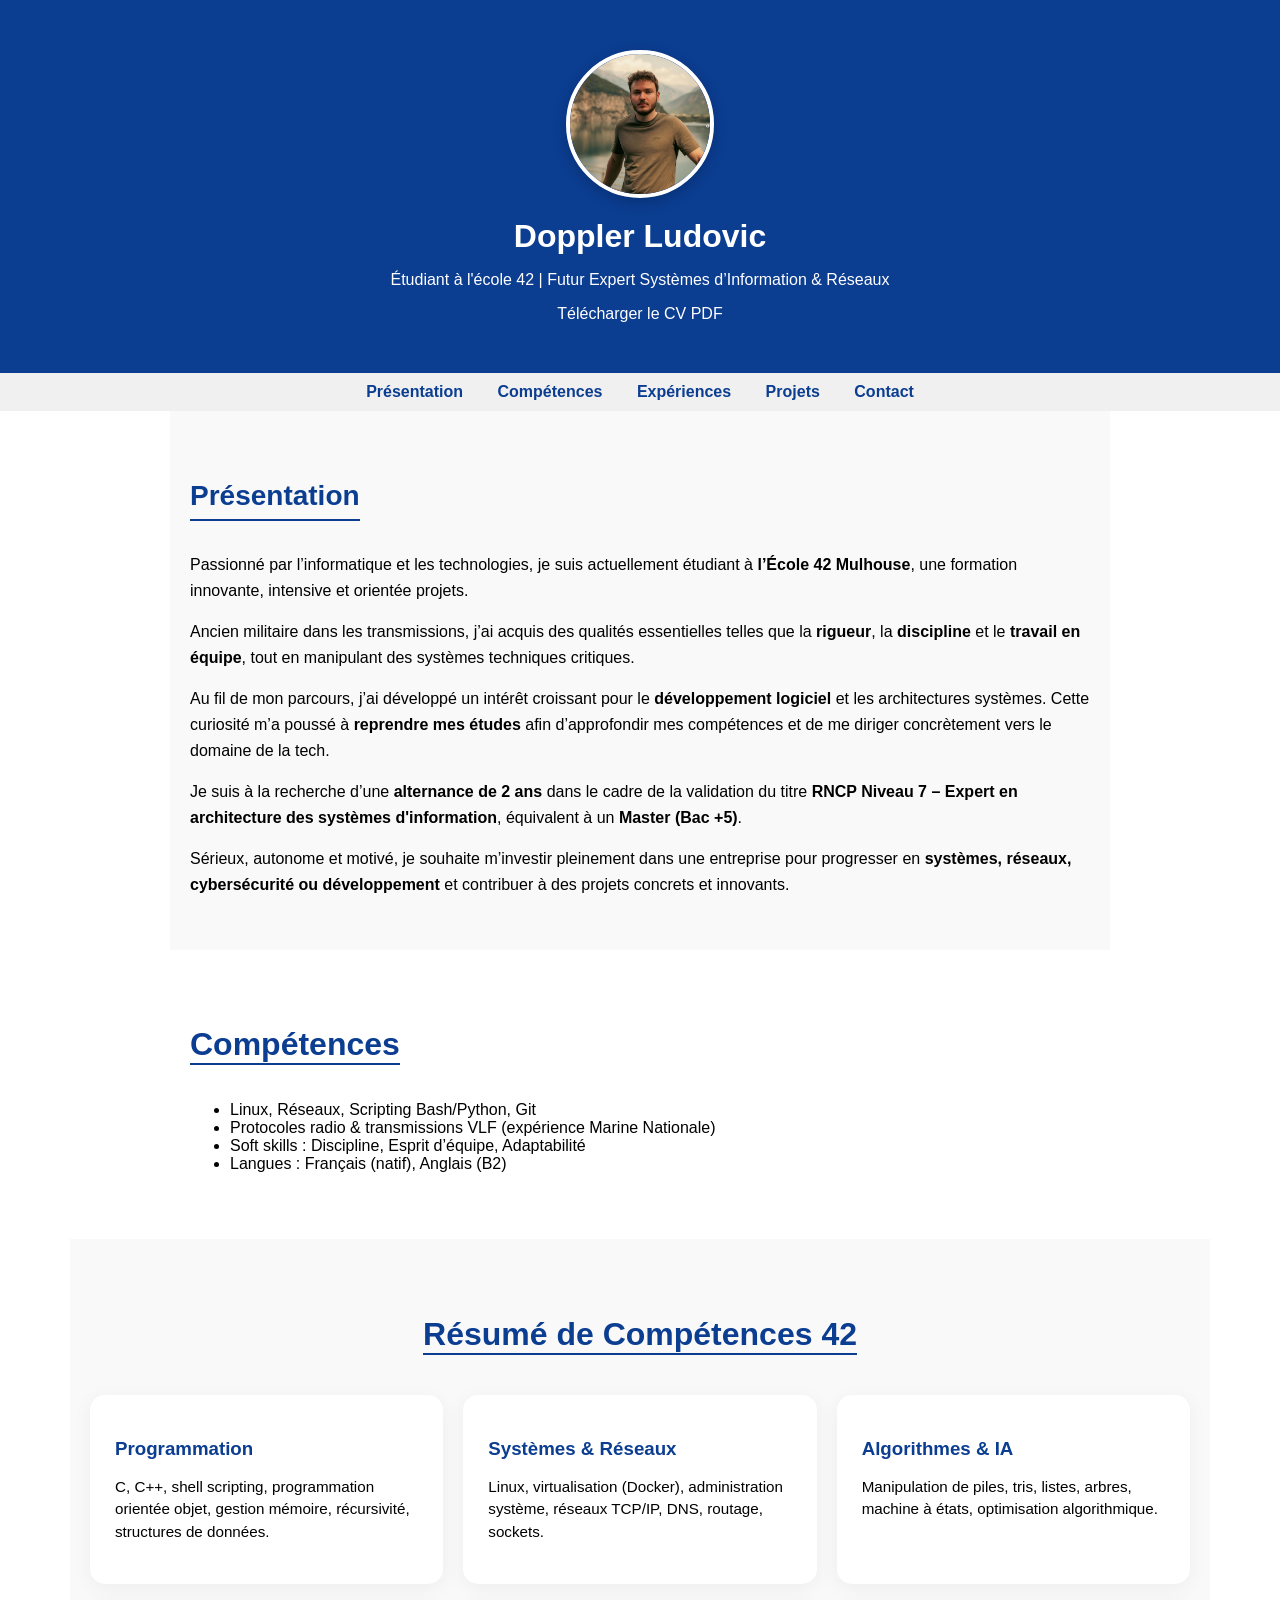
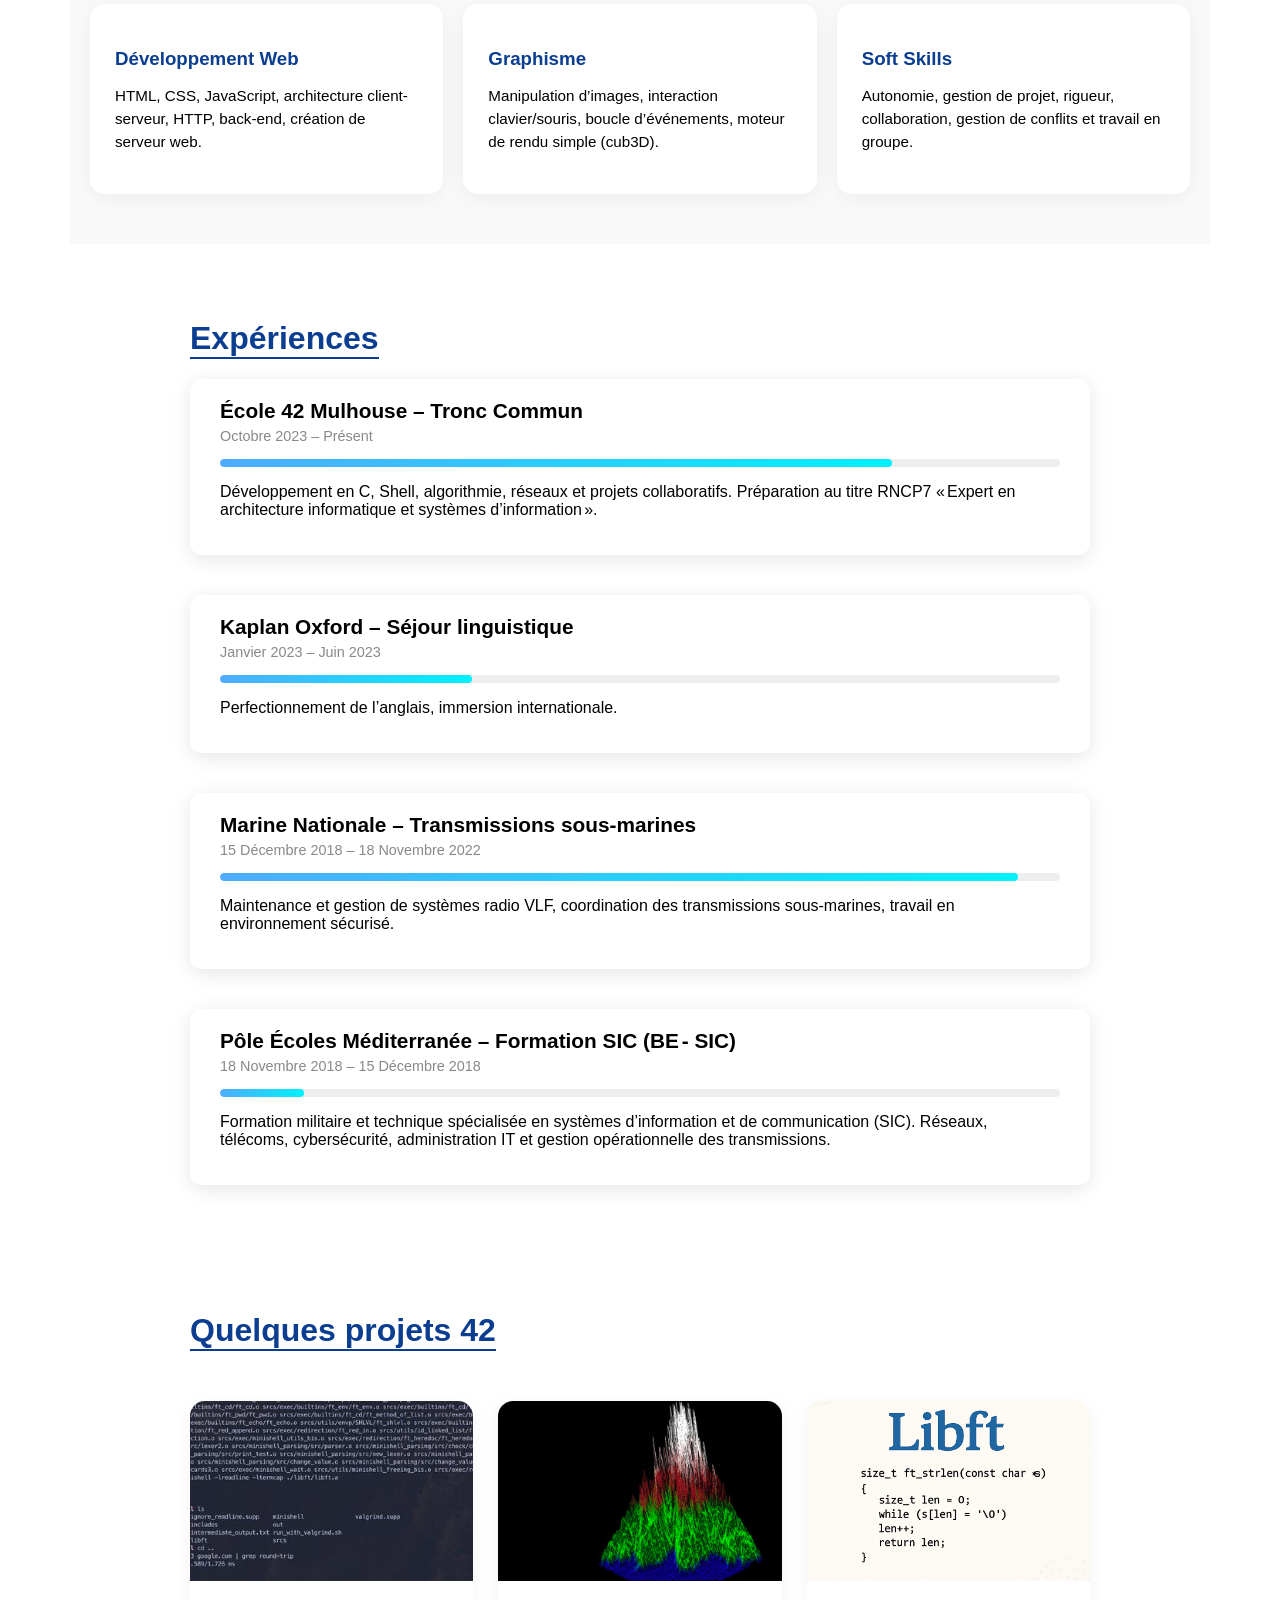
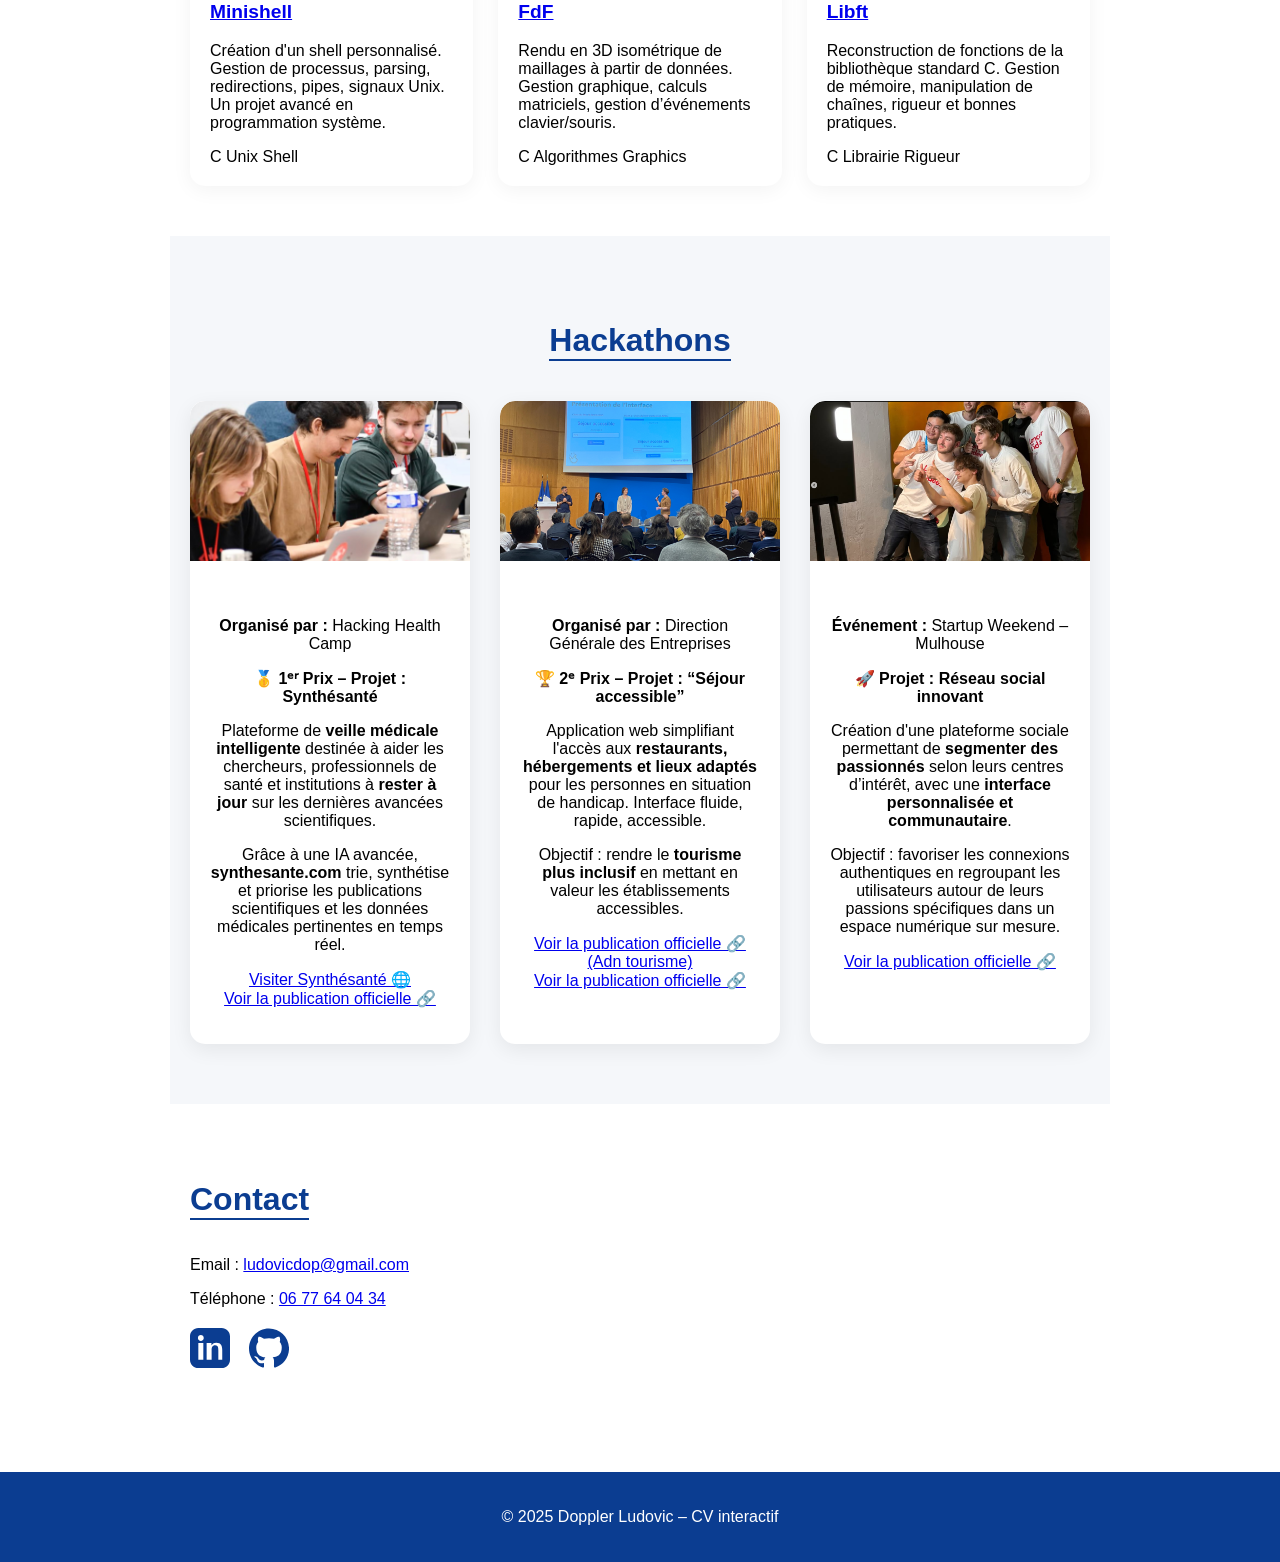
==== site/index.html @ a05c78e2 "Add files via upload" ====
<!DOCTYPE html>
<html lang="fr">
<head>
  <meta charset="UTF-8">
  <meta name="viewport" content="width=device-width, initial-scale=1.0">
  <title>CV Interactif - Doppler Ludovic</title>
  <link rel="stylesheet" href="index.css">
</head>
<body>

<header>
  <!-- Bulle contenant la photo de profil -->
  <div class="profile-pic">
    <img src="images/photo_de_profil.png" alt="Photo de profil de Ludovic">
  </div>

  <h1>Doppler Ludovic</h1>
  <p>Étudiant à l'école 42 | Futur Expert Systèmes d’Information & Réseaux</p>
  <a href="cv.pdf" class="btn" download>Télécharger le CV PDF</a>
</header>


<nav>
  <a href="#presentation">Présentation</a>
  <a href="#competences">Compétences</a>
  <a href="#experience">Expériences</a>
  <a href="#projets">Projets</a>
  <a href="#contact">Contact</a>
</nav>

<section id="presentation" class="presentation">
  <h2>Présentation</h2>
  <p>
    Passionné par l’informatique et les technologies, je suis actuellement étudiant à <strong>l’École 42 Mulhouse</strong>, une formation innovante, intensive et orientée projets.
  </p>
  <p>
    Ancien militaire dans les transmissions, j’ai acquis des qualités essentielles telles que la <strong>rigueur</strong>, la <strong>discipline</strong> et le <strong>travail en équipe</strong>, tout en manipulant des systèmes techniques critiques.
  </p>
  <p>
    Au fil de mon parcours, j’ai développé un intérêt croissant pour le <strong>développement logiciel</strong> et les architectures systèmes. Cette curiosité m’a poussé à <strong>reprendre mes études</strong> afin d’approfondir mes compétences et de me diriger concrètement vers le domaine de la tech.
  </p>
  <p>
    Je suis à la recherche d’une <strong>alternance de 2 ans</strong> dans le cadre de la validation du titre <strong>RNCP Niveau 7 – Expert en architecture des systèmes d'information</strong>, équivalent à un <strong>Master (Bac +5)</strong>.
  </p>
  <p>
    Sérieux, autonome et motivé, je souhaite m’investir pleinement dans une entreprise pour progresser en <strong>systèmes, réseaux, cybersécurité ou développement</strong> et contribuer à des projets concrets et innovants.
  </p>
</section>


<section id="competences" class="skills">
  <h2>Compétences</h2>
  <ul>
    <li>Linux, Réseaux, Scripting Bash/Python, Git</li>
    <li>Protocoles radio & transmissions VLF (expérience Marine Nationale)</li>
    <li>Soft skills : Discipline, Esprit d’équipe, Adaptabilité</li>
    <li>Langues : Français (natif), Anglais (B2)</li>
  </ul>
</section>

<section id="resume-competences" class="summary-skills">
  <h2>Résumé de Compétences 42</h2>
  <div class="skills-grid">
    <div class="skill-card">
      <h3>Programmation</h3>
      <p>C, C++, shell scripting, programmation orientée objet, gestion mémoire, récursivité, structures de données.</p>
    </div>
    <div class="skill-card">
      <h3>Systèmes & Réseaux</h3>
      <p>Linux, virtualisation (Docker), administration système, réseaux TCP/IP, DNS, routage, sockets.</p>
    </div>
    <div class="skill-card">
      <h3>Algorithmes & IA</h3>
      <p>Manipulation de piles, tris, listes, arbres, machine à états, optimisation algorithmique.</p>
    </div>
    <div class="skill-card">
      <h3>Développement Web</h3>
      <p>HTML, CSS, JavaScript, architecture client-serveur, HTTP, back-end, création de serveur web.</p>
    </div>
    <div class="skill-card">
      <h3>Graphisme</h3>
      <p>Manipulation d’images, interaction clavier/souris, boucle d’événements, moteur de rendu simple (cub3D).</p>
    </div>
    <div class="skill-card">
      <h3>Soft Skills</h3>
      <p>Autonomie, gestion de projet, rigueur, collaboration, gestion de conflits et travail en groupe.</p>
    </div>
  </div>
</section>


<section id="experience" class="experience">
  <h2>Expériences</h2>
  <div class="timeline">

    <!-- École 42 -->
    <div class="timeline-item">
      <h3>École 42 Mulhouse – Tronc Commun</h3>
      <span class="date">Octobre 2023 – Présent</span>
      <div class="bar">
        <div class="fill" style="--duration: 80%;"></div>
      </div>
      <p>Développement en C, Shell, algorithmie, réseaux et projets collaboratifs. 
      Préparation au titre RNCP7 « Expert en architecture informatique et systèmes d’information ».</p>
    </div>

    <!-- Kaplan Oxford -->
    <div class="timeline-item">
      <h3>Kaplan Oxford – Séjour linguistique</h3>
      <span class="date">Janvier 2023 – Juin 2023</span>
      <div class="bar">
        <div class="fill" style="--duration: 30%;"></div>
      </div>
      <p>Perfectionnement de l’anglais, immersion internationale.</p>
    </div>

    <!-- Marine Nationale -->
    <div class="timeline-item">
      <h3>Marine Nationale – Transmissions sous‑marines</h3>
      <span class="date">15 Décembre 2018 – 18 Novembre 2022</span>
      <div class="bar">
        <div class="fill" style="--duration: 95%;"></div>
      </div>
      <p>Maintenance et gestion de systèmes radio VLF, coordination des transmissions sous‑marines, travail en environnement sécurisé.</p>
    </div>

    <!-- École SIC -->
    <div class="timeline-item">
      <h3>Pôle Écoles Méditerranée – Formation SIC (BE ‑ SIC)</h3>
      <span class="date">18 Novembre 2018 – 15 Décembre 2018</span>
      <div class="bar">
        <div class="fill" style="--duration: 10%;"></div>
      </div>
      <p>Formation militaire et technique spécialisée en systèmes d’information et de communication (SIC). 
      Réseaux, télécoms, cybersécurité, administration IT et gestion opérationnelle des transmissions.</p>
    </div>

  </div>
</section>



<section id="projets" class="projects">
  <h2>Quelques projets 42</h2>
  <div class="projects-cards">
    
    <!-- Minishell -->
    <div class="project-card">
      <img src="images/minishell.jpeg" alt="Projet Minishell">
      <div class="project-info">
        <h3><a href="https://github.com/LudovicDop/minishell" target="_blank">Minishell</a></h3>
        <p>Création d'un shell personnalisé. Gestion de processus, parsing, redirections, pipes, signaux Unix. Un projet avancé en programmation système.</p>
        <span class="badge">C</span>
        <span class="badge">Unix</span>
        <span class="badge">Shell</span>
      </div>
    </div>

    <!-- FdF -->
    <div class="project-card">
      <img src="images/fdf.jpeg" alt="Projet FdF">
      <div class="project-info">
        <h3><a href="https://github.com/LudovicDop/fdf" target="_blank">FdF</a></h3>
        <p>Rendu en 3D isométrique de maillages à partir de données. Gestion graphique, calculs matriciels, gestion d’événements clavier/souris.</p>
        <span class="badge">C</span>
        <span class="badge">Algorithmes</span>
        <span class="badge">Graphics</span>
      </div>
    </div>

    <!-- Libft -->
    <div class="project-card">
      <img src="images/libft.png" alt="Projet Libft">
      <div class="project-info">
        <h3><a href="https://github.com/LudovicDop/libft" target="_blank">Libft</a></h3>
        <p>Reconstruction de fonctions de la bibliothèque standard C. Gestion de mémoire, manipulation de chaînes, rigueur et bonnes pratiques.</p>
        <span class="badge">C</span>
        <span class="badge">Librairie</span>
        <span class="badge">Rigueur</span>
      </div>
    </div>

  </div>
</section>

<section id="hackathons" class="hackathon-section">
  <h2>Hackathons</h2>
  <div class="hackathon-grid">

    <!-- Hackathon 1 -->

<div class="hackathon-card">
  <div class="carousel-container">
    <img class="carousel-slide active" src="images/hackathon_strasbourg.jpg" alt="Image 1 - Séjour accessible">
    <img class="carousel-slide" src="images/hackathon_strasbourg2.jpg" alt="Image 2 - Séjour accessible">
    <img class="carousel-slide" src="images/hackathon_strasbourg3.JPG" alt="Image 3 - Séjour accessible">
    <img class="carousel-slide" src="images/hackathon_strasbourg4.jpg" alt="Image 4 - Séjour accessible">
  </div>
  <div class="hackathon-content">
    <p><strong>Organisé par :</strong> Hacking Health Camp</p>
    <p><strong>🥇 1ᵉʳ Prix – Projet :</strong> <strong>Synthésanté</strong></p>
    <p>
      Plateforme de <strong>veille médicale intelligente</strong> destinée à aider les chercheurs, professionnels de santé et institutions à <strong>rester à jour</strong> sur les dernières avancées scientifiques.
    </p>
    <p>
      Grâce à une IA avancée, <strong>synthesante.com</strong> trie, synthétise et priorise les publications scientifiques et les données médicales pertinentes en temps réel.
    </p>
    <p style="margin-top: 10px;">
      <a href="https://synthesante.com" target="_blank">Visiter Synthésanté 🌐</a><br>
      <a href="https://hackinghealth.media/actualites/bravo-aux-laureats-du-hacking-health-camp-2025-f4590358-c603-4d06-9bac-2d22e33fc199" target="_blank">
        Voir la publication officielle 🔗
      </a>
    </p>
  </div>
</div>


<!-- Hackathon 2 -->
<div class="hackathon-card">
  <div class="carousel-container">
    <img class="carousel-slide active" src="images/hackathon_paris.jpeg" alt="Image 1 - Séjour accessible">
    <img class="carousel-slide" src="images/hackathon_paris2.jpeg" alt="Image 2 - Séjour accessible">
    <img class="carousel-slide" src="images/hackathon_paris3.jpg" alt="Image 3 - Séjour accessible">
  </div>
  <div class="hackathon-content">
    <p><strong>Organisé par :</strong> Direction Générale des Entreprises</p>
    <p><strong>🏆 2ᵉ Prix – Projet :</strong> <strong>“Séjour accessible”</strong></p>
    <p>
      Application web simplifiant l'accès aux <strong>restaurants, hébergements et lieux adaptés</strong> pour les personnes en situation de handicap. Interface fluide, rapide, accessible.
    </p>
    <p>
      Objectif : rendre le <strong>tourisme plus inclusif</strong> en mettant en valeur les établissements accessibles.
    </p>
    <p style="margin-top: 10px;">
      <a href="https://www.linkedin.com/posts/adn-tourisme_innovation-data-tourismehandicap-ugcPost-7290775033130471425-ufSV?utm_source=share&utm_medium=member_desktop&rcm=ACoAADzXD3MBL_qFzWCy51Vkqj0HEOYPWANBgIA" target="_blank">
        Voir la publication officielle 🔗 (Adn tourisme)
      </a>
      <br>
      <a href="https://www.linkedin.com/posts/caroline-porot-488b736_tourisme-numaezrique-42mulhouse-activity-7292482643722469376-vyKV?utm_source=share&utm_medium=member_desktop" target="_blank">
        Voir la publication officielle 🔗
      </a>
    </p>
  </div>
</div>

<!-- Hackathon 3 -->
<!-- Startup Weekend Mulhouse -->
<div class="hackathon-card">
  <div class="carousel-container">
    <img class="carousel-slide active" src="images/startup_weekend.png" alt="Image 1 - Réseau social innovant">
  </div>
  <div class="hackathon-content">
    <p><strong>Événement :</strong> Startup Weekend – Mulhouse</p>
    <p><strong>🚀 Projet :</strong> <strong>Réseau social innovant</strong></p>
    <p>
      Création d'une plateforme sociale permettant de <strong>segmenter des passionnés</strong> selon leurs centres d’intérêt, avec une <strong>interface personnalisée et communautaire</strong>.
    </p>
    <p>
      Objectif : favoriser les connexions authentiques en regroupant les utilisateurs autour de leurs passions spécifiques dans un espace numérique sur mesure.
    </p>
    <p style="margin-top: 10px;">
      <a href="https://www.instagram.com/p/C5eIPloISph/?img_index=1" target="_blank">
        Voir la publication officielle 🔗
      </a>
    </p>
  </div>
</div>


  </div>
</section>

<section id="contact" class="contact">
  <h2>Contact</h2>
  <p>Email : <a href="mailto:ludovicdop@gmail.com">ludovicdop@gmail.com</a></p>
  <p>Téléphone : <a href="tel:+33677640434">06 77 64 04 34</a></p>
  
  <div style="margin-top: 20px;">
    <!-- Icône LinkedIn -->
<!-- Icône LinkedIn corrigée -->
<a href="https://www.linkedin.com/in/ludovic-doppler-703a0a245/" target="_blank" style="margin-right: 15px; display:inline-block;">
  <svg xmlns="http://www.w3.org/2000/svg" width="40" height="40" fill="#0b3d91" viewBox="0 0 24 24" style="display:block; overflow:hidden;">
    <path d="M19 0h-14c-2.761 0-5 2.239-5 5v14c0 2.761 2.239 5 5 5h14c2.761 0 5-2.239 5-5v-14c0-2.761-2.239-5-5-5zm-11 19h-3v-10h3v10zm-1.5-11.268c-.966 0-1.75-.79-1.75-1.764s.784-1.764 1.75-1.764 1.75.79 1.75 1.764-.784 1.764-1.75 1.764zm13.5 11.268h-3v-5.604c0-1.337-.027-3.063-1.868-3.063-1.868 0-2.156 1.459-2.156 2.967v5.7h-3v-10h2.881v1.367h.041c.402-.762 1.381-1.563 2.845-1.563 3.043 0 3.604 2.003 3.604 4.609v5.587z"/>
  </svg>
</a>


    
    <!-- Icône GitHub -->
    <a href="https://github.com/LudovicDop" target="_blank">
      <svg xmlns="http://www.w3.org/2000/svg" width="40" height="40" fill="#0b3d91" viewBox="0 0 24 24">
        <path d="M12 .297c-6.63 0-12 5.373-12 
        12 0 5.303 3.438 9.8 8.205 
        11.385.6.113.82-.258.82-.577 
        0-.285-.01-1.04-.015-2.04-3.338.724-4.042-1.61-4.042-1.61-.546-1.387-1.333-1.757-1.333-1.757-1.089-.744.084-.729.084-.729 
        1.205.084 1.838 1.237 1.838 1.237 
        1.07 1.835 2.809 1.304 3.495.997.108-.776.418-1.305.762-1.605-2.665-.305-5.466-1.334-5.466-5.931 
        0-1.311.469-2.381 1.236-3.221-.123-.303-.536-1.524.117-3.176 
        0 0 1.008-.322 3.301 1.23a11.52 
        11.52 0 0 1 3.003-.404c1.018.005 
        2.044.138 3.003.404 2.291-1.552 
        3.297-1.23 3.297-1.23.655 1.653.242 
        2.874.119 3.176.77.84 1.234 1.91 
        1.234 3.221 0 4.609-2.804 
        5.624-5.476 5.921.43.372.823 
        1.102.823 2.222 0 1.604-.015 
        2.896-.015 3.286 0 .319.216.694.825.576 
        4.765-1.587 8.199-6.084 8.199-11.385 
        0-6.627-5.373-12-12-12z"/>
      </svg>
    </a>
  </div>
</section>


<footer>
  <p>&copy; 2025 Doppler Ludovic – CV interactif</p>
</footer>




<script>
  // Carousel simple pour les cartes Hackathon
  document.querySelectorAll('.carousel-container').forEach(container => {
    const slides = container.querySelectorAll('.carousel-slide');
    let index = 0;

    setInterval(() => {
      slides[index].classList.remove('active');
      index = (index + 1) % slides.length;
      slides[index].classList.add('active');
    }, 3000); // 3 secondes
  });
</script>

</body>
</html>
---- site/index.css ----
/* Styles globaux */
body {
  font-family: 'Segoe UI', Tahoma, sans-serif;
  margin: 0;
}

/* En-tête */
header {
  background: #0b3d91;
  color: white;
  text-align: center;
  padding: 50px 20px;
}

header h1 {
  margin: 0;
}

/* Navigation */
nav {
  background: #f0f0f0;
  padding: 10px;
  text-align: center;
  position: sticky;
  top: 0;
}

nav a {
  margin: 0 15px;
  text-decoration: none;
  color: #0b3d91;
  font-weight: bold;
}

/* Section générale */
section {
  padding: 50px 20px;
  max-width: 900px;
  margin: auto;
}

/* Titres de sections */
h2 {
  color: #0b3d91;
  border-bottom: 2px solid #0b3d91;
  display: inline-block;
  margin-bottom: 20px;
  text-align: center;
  font-size: 2rem;
}

/* Bouton */
.btn {
  background: #0b3d91;
  color: white;
  padding: 10px 20px;
  text-decoration: none;
  border-radius: 5px;
}

.btn:hover {
  background: #062b66;
}

/* Timeline Expériences */
.experience {
  font-family: "Poppins", sans-serif;
}

.timeline {
  display: flex;
  flex-direction: column;
  gap: 40px;
  position: relative;
}

.timeline-item {
  background: #fff;
  padding: 20px 30px;
  border-radius: 12px;
  box-shadow: 0 4px 20px rgba(0, 0, 0, 0.1);
  position: relative;
  overflow: hidden;
}

.timeline-item h3 {
  margin: 0;
  font-size: 1.3rem;
}

.timeline-item .date {
  display: block;
  margin: 5px 0 15px;
  color: #888;
  font-size: 0.9rem;
}

/* Barre de progression (durée) */
.bar {
  background: #eee;
  height: 8px;
  border-radius: 8px;
  overflow: hidden;
  margin-bottom: 15px;
}

.bar .fill {
  height: 100%;
  background: linear-gradient(90deg, #4facfe, #00f2fe);
  width: var(--duration);
  animation: growBar 2s ease forwards;
  border-radius: 8px;
}

@keyframes growBar {
  from { width: 0; }
  to { width: var(--duration); }
}

/* Projets */
.projects-grid {
  display: grid;
  grid-template-columns: repeat(auto-fit, minmax(200px, 1fr));
  gap: 20px;
}

.projects-grid img {
  width: 100%;
  border-radius: 8px;
  cursor: pointer;
  transition: 0.3s;
}

.projects-grid img:hover {
  transform: scale(1.05);
}

/* Footer */
footer {
  background: #0b3d91;
  color: white;
  text-align: center;
  padding: 20px;
  margin-top: 50px;
}

/* Bulle de photo de profil dans l'en-tête */
.profile-pic {
  width: 140px;
  height: 140px;
  border-radius: 50%;
  overflow: hidden;
  margin: 0 auto 20px;
  border: 4px solid white;
  box-shadow: 0 4px 15px rgba(0, 0, 0, 0.2);
}

.profile-pic img {
  width: 100%;
  height: 100%;
  object-fit: cover;
  display: block;
}

/* Résumé de compétences 42 */
.summary-skills {
  padding: 50px 20px;
  background-color: #f9f9f9;
  max-width: 1100px;
  margin: auto;
  text-align: center;
}

.summary-skills h2 {
  color: #0b3d91;
  font-size: 2rem;
  margin-bottom: 40px;
}

.skills-grid {
  display: grid;
  grid-template-columns: repeat(auto-fit, minmax(280px, 1fr));
  gap: 20px;
}

.skill-card {
  background: white;
  padding: 25px;
  border-radius: 15px;
  box-shadow: 0 4px 20px rgba(0, 0, 0, 0.05);
  transition: transform 0.3s ease, box-shadow 0.3s ease;
  text-align: left;
}

.skill-card h3 {
  color: #0b3d91;
  margin-bottom: 10px;
}

.skill-card p {
  font-size: 0.95rem;
  line-height: 1.5;
}

.skill-card:hover {
  transform: translateY(-5px);
  box-shadow: 0 8px 30px rgba(0, 0, 0, 0.1);
}

/* Section projets */
.projects-cards {
  display: grid;
  grid-template-columns: repeat(auto-fit, minmax(280px, 1fr));
  gap: 25px;
  margin-top: 30px;
}

.project-card {
  background: white;
  border-radius: 15px;
  overflow: hidden;
  box-shadow: 0 4px 20px rgba(0,0,0,0.05);
  transition: transform 0.3s ease, box-shadow 0.3s ease;
  display: flex;
  flex-direction: column;
}

.project-card:hover {
  transform: translateY(-5px);
  box-shadow: 0 8px 30px rgba(0,0,0,0.1);
}

.project-card img {
  width: 100%;
  height: 180px;
  object-fit: cover;
}

.project-info {
  padding: 20px;
}

.project-info h3 {
  margin-top: 0;
  font-size: 1.2rem;
  color: #0b3d91;
}

/* Section Hackathon */
.hackathon-section {
  padding: 60px 20px;
  background-color: #f5f7fa;
  text-align: center;
}

.hackathon-section h2 {
  color: #0b3d91;
  font-size: 2rem;
  margin-bottom: 40px;
}

.hackathon-grid {
  display: grid;
  grid-template-columns: repeat(auto-fit, minmax(280px, 1fr));
  gap: 30px;
  max-width: 1100px;
  margin: auto;
}

.hackathon-card {
  background: white;
  border-radius: 15px;
  overflow: hidden;
  box-shadow: 0 6px 20px rgba(0,0,0,0.07);
  transition: transform 0.3s ease, box-shadow 0.3s ease;
}

.hackathon-card:hover {
  transform: translateY(-5px);
  box-shadow: 0 12px 30px rgba(0,0,0,0.1);
}

.hackathon-card img {
  width: 100%;
  height: 160px;
  object-fit: cover;
}

.hackathon-content {
  padding: 20px;
  text-align: le
}

/* Carousel dans carte hackathon */
.carousel-container {
  position: relative;
  width: 100%;
  height: 180px;
  overflow: hidden;
  border-top-left-radius: 15px;
  border-top-right-radius: 15px;
}

.carousel-slide {
  position: absolute;
  top: 0;
  left: 0;
  width: 100%;
  height: 100%;
  object-fit: cover;
  opacity: 0;
  transition: opacity 1s ease-in-out;
}

.carousel-slide.active {
  opacity: 1;
  z-index: 1;
}

/*présentation*/
.presentation {
  padding: 40px 20px;
  background-color: #f9f9f9;
  max-width: 900px;
  margin: 0 auto;
  line-height: 1.6;
}
.presentation h2 {
  font-size: 28px;
  margin-bottom: 15px;
  color: #0b3d91;
}
.presentation p {
  margin-bottom: 12px;
}
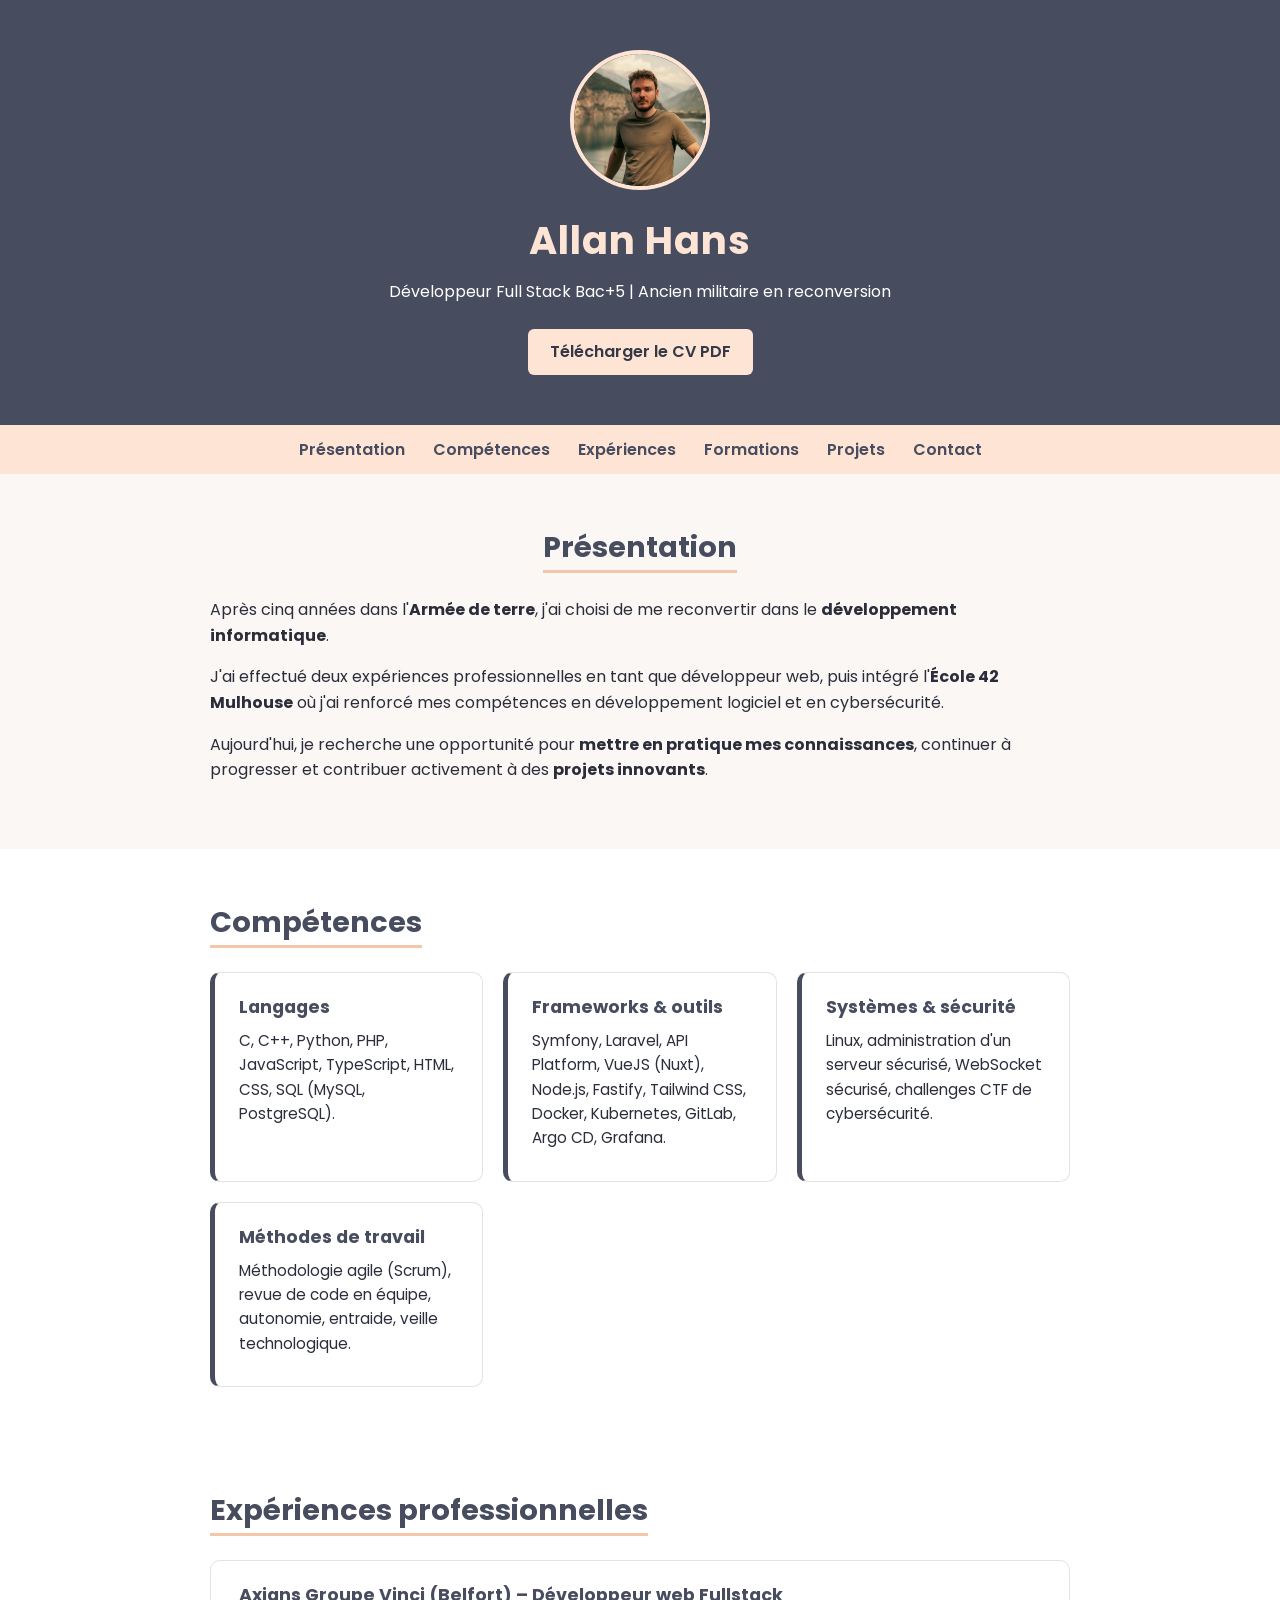
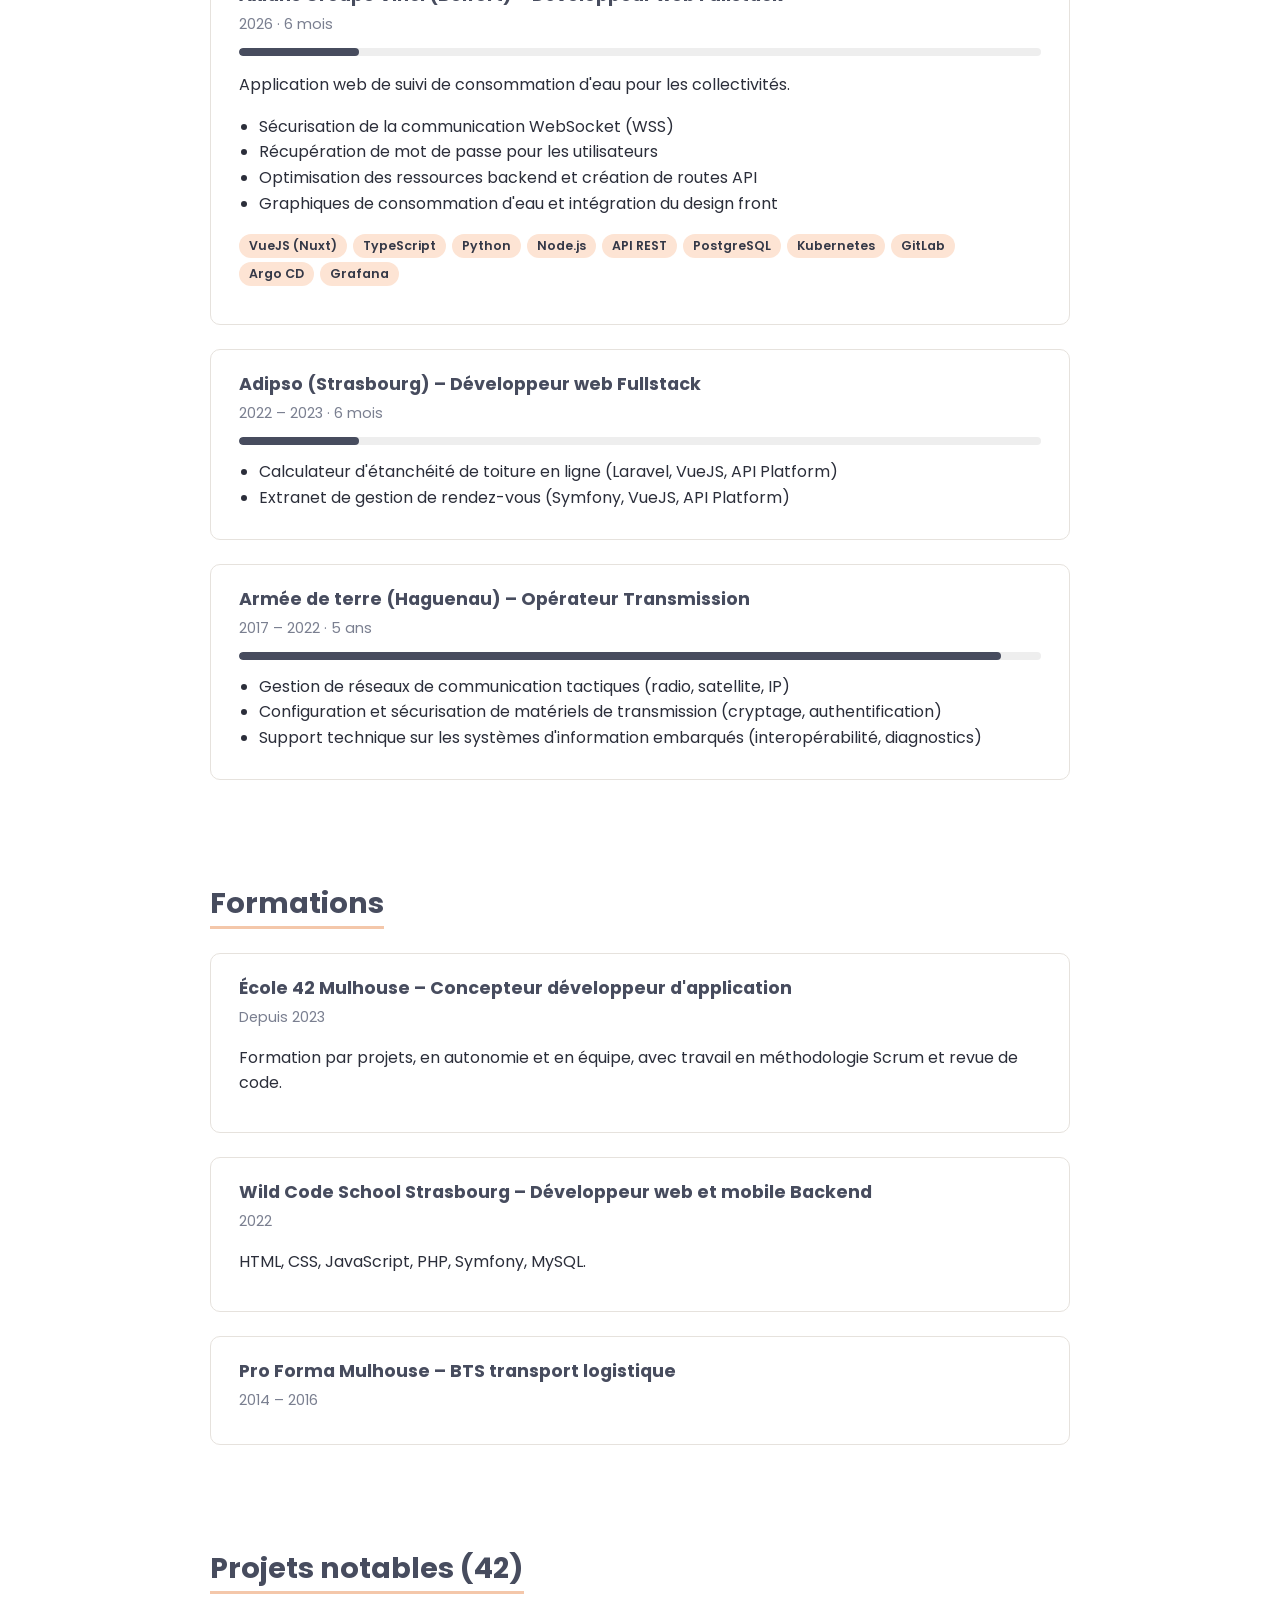
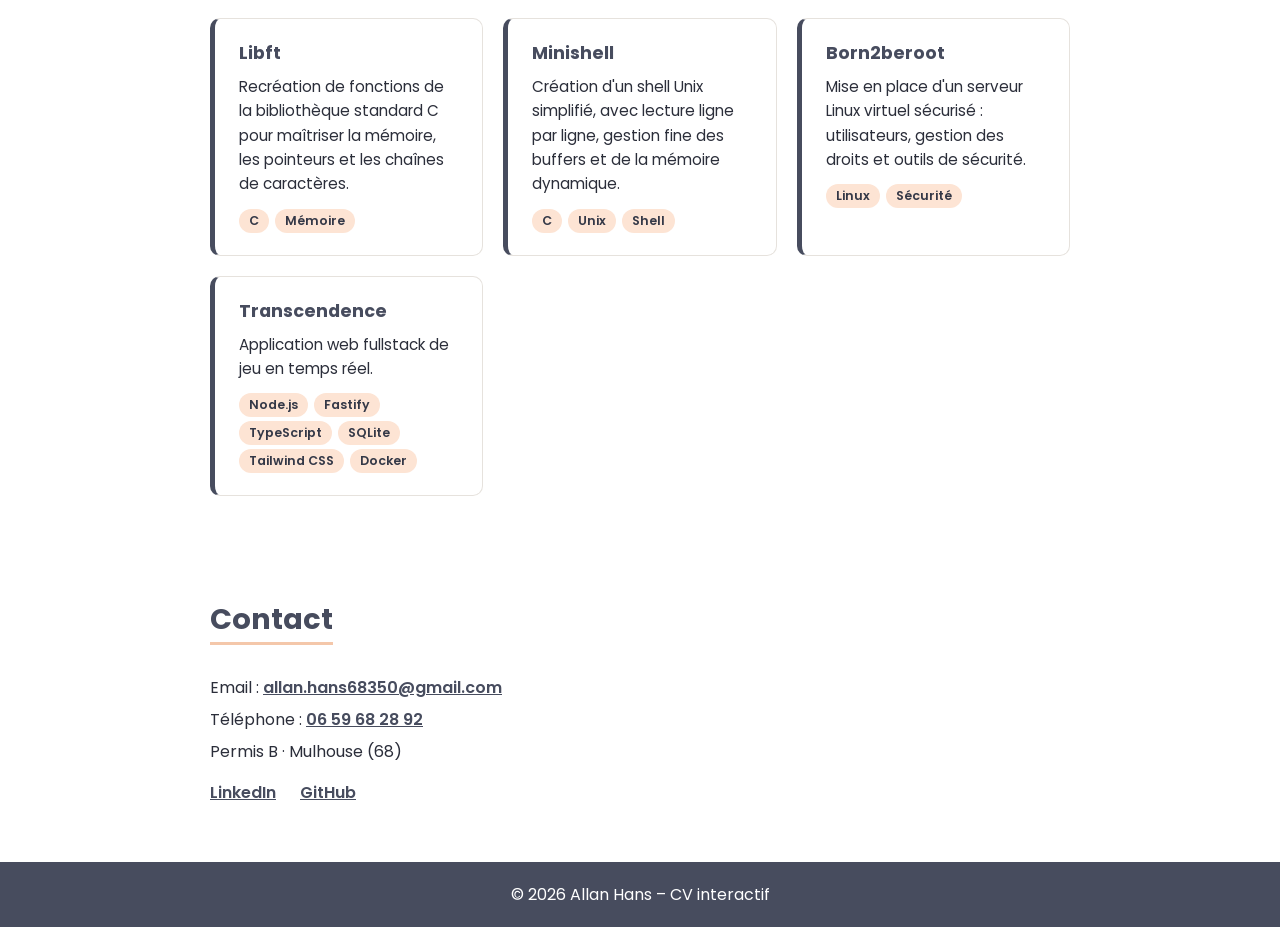
==== commit 6bca307c: "push" ====
--- a/site/index.html
+++ b/site/index.html
@@ -3,27 +3,29 @@
 <head>
   <meta charset="UTF-8">
   <meta name="viewport" content="width=device-width, initial-scale=1.0">
-  <title>CV Interactif - Doppler Ludovic</title>
+  <title>CV Interactif - Allan Hans</title>
+  <link rel="preconnect" href="https://fonts.googleapis.com">
+  <link rel="preconnect" href="https://fonts.gstatic.com" crossorigin>
+  <link href="https://fonts.googleapis.com/css2?family=Poppins:wght@400;600;700&display=swap" rel="stylesheet">
   <link rel="stylesheet" href="index.css">
 </head>
 <body>
 
 <header>
-  <!-- Bulle contenant la photo de profil -->
   <div class="profile-pic">
-    <img src="images/photo_de_profil.png" alt="Photo de profil de Ludovic">
+    <!-- Remplace par ta propre photo -->
+    <img src="images/photo_de_profil.png" alt="Photo de profil d'Allan Hans">
   </div>
-
-  <h1>Doppler Ludovic</h1>
-  <p>Étudiant à l'école 42 | Futur Expert Systèmes d’Information & Réseaux</p>
+  <h1>Allan Hans</h1>
+  <p>Développeur Full Stack Bac+5 | Ancien militaire en reconversion</p>
   <a href="cv.pdf" class="btn" download>Télécharger le CV PDF</a>
 </header>
-
 
 <nav>
   <a href="#presentation">Présentation</a>
   <a href="#competences">Compétences</a>
   <a href="#experience">Expériences</a>
+  <a href="#formations">Formations</a>
   <a href="#projets">Projets</a>
   <a href="#contact">Contact</a>
 </nav>
@@ -31,309 +33,155 @@
 <section id="presentation" class="presentation">
   <h2>Présentation</h2>
   <p>
-    Passionné par l’informatique et les technologies, je suis actuellement étudiant à <strong>l’École 42 Mulhouse</strong>, une formation innovante, intensive et orientée projets.
+    Après cinq années dans l'<strong>Armée de terre</strong>, j'ai choisi de me reconvertir dans le <strong>développement informatique</strong>.
   </p>
   <p>
-    Ancien militaire dans les transmissions, j’ai acquis des qualités essentielles telles que la <strong>rigueur</strong>, la <strong>discipline</strong> et le <strong>travail en équipe</strong>, tout en manipulant des systèmes techniques critiques.
+    J'ai effectué deux expériences professionnelles en tant que développeur web, puis intégré l'<strong>École 42 Mulhouse</strong> où j'ai renforcé mes compétences en développement logiciel et en cybersécurité.
   </p>
   <p>
-    Au fil de mon parcours, j’ai développé un intérêt croissant pour le <strong>développement logiciel</strong> et les architectures systèmes. Cette curiosité m’a poussé à <strong>reprendre mes études</strong> afin d’approfondir mes compétences et de me diriger concrètement vers le domaine de la tech.
-  </p>
-  <p>
-    Je suis à la recherche d’une <strong>alternance de 2 ans</strong> dans le cadre de la validation du titre <strong>RNCP Niveau 7 – Expert en architecture des systèmes d'information</strong>, équivalent à un <strong>Master (Bac +5)</strong>.
-  </p>
-  <p>
-    Sérieux, autonome et motivé, je souhaite m’investir pleinement dans une entreprise pour progresser en <strong>systèmes, réseaux, cybersécurité ou développement</strong> et contribuer à des projets concrets et innovants.
+    Aujourd'hui, je recherche une opportunité pour <strong>mettre en pratique mes connaissances</strong>, continuer à progresser et contribuer activement à des <strong>projets innovants</strong>.
   </p>
 </section>
 
-
 <section id="competences" class="skills">
   <h2>Compétences</h2>
-  <ul>
-    <li>Linux, Réseaux, Scripting Bash/Python, Git</li>
-    <li>Protocoles radio & transmissions VLF (expérience Marine Nationale)</li>
-    <li>Soft skills : Discipline, Esprit d’équipe, Adaptabilité</li>
-    <li>Langues : Français (natif), Anglais (B2)</li>
-  </ul>
-</section>
-
-<section id="resume-competences" class="summary-skills">
-  <h2>Résumé de Compétences 42</h2>
   <div class="skills-grid">
     <div class="skill-card">
-      <h3>Programmation</h3>
-      <p>C, C++, shell scripting, programmation orientée objet, gestion mémoire, récursivité, structures de données.</p>
+      <h3>Langages</h3>
+      <p>C, C++, Python, PHP, JavaScript, TypeScript, HTML, CSS, SQL (MySQL, PostgreSQL).</p>
     </div>
     <div class="skill-card">
-      <h3>Systèmes & Réseaux</h3>
-      <p>Linux, virtualisation (Docker), administration système, réseaux TCP/IP, DNS, routage, sockets.</p>
+      <h3>Frameworks &amp; outils</h3>
+      <p>Symfony, Laravel, API Platform, VueJS (Nuxt), Node.js, Fastify, Tailwind CSS, Docker, Kubernetes, GitLab, Argo CD, Grafana.</p>
     </div>
     <div class="skill-card">
-      <h3>Algorithmes & IA</h3>
-      <p>Manipulation de piles, tris, listes, arbres, machine à états, optimisation algorithmique.</p>
+      <h3>Systèmes &amp; sécurité</h3>
+      <p>Linux, administration d'un serveur sécurisé, WebSocket sécurisé, challenges CTF de cybersécurité.</p>
     </div>
     <div class="skill-card">
-      <h3>Développement Web</h3>
-      <p>HTML, CSS, JavaScript, architecture client-serveur, HTTP, back-end, création de serveur web.</p>
-    </div>
-    <div class="skill-card">
-      <h3>Graphisme</h3>
-      <p>Manipulation d’images, interaction clavier/souris, boucle d’événements, moteur de rendu simple (cub3D).</p>
-    </div>
-    <div class="skill-card">
-      <h3>Soft Skills</h3>
-      <p>Autonomie, gestion de projet, rigueur, collaboration, gestion de conflits et travail en groupe.</p>
+      <h3>Méthodes de travail</h3>
+      <p>Méthodologie agile (Scrum), revue de code en équipe, autonomie, entraide, veille technologique.</p>
     </div>
   </div>
 </section>
 
-
 <section id="experience" class="experience">
-  <h2>Expériences</h2>
+  <h2>Expériences professionnelles</h2>
   <div class="timeline">
 
-    <!-- École 42 -->
     <div class="timeline-item">
-      <h3>École 42 Mulhouse – Tronc Commun</h3>
-      <span class="date">Octobre 2023 – Présent</span>
-      <div class="bar">
-        <div class="fill" style="--duration: 80%;"></div>
-      </div>
-      <p>Développement en C, Shell, algorithmie, réseaux et projets collaboratifs. 
-      Préparation au titre RNCP7 « Expert en architecture informatique et systèmes d’information ».</p>
+      <h3>Axians Groupe Vinci (Belfort) – Développeur web Fullstack</h3>
+      <span class="date">2026 · 6 mois</span>
+      <div class="bar"><div class="fill" style="--duration: 15%;"></div></div>
+      <p>Application web de suivi de consommation d'eau pour les collectivités.</p>
+      <ul>
+        <li>Sécurisation de la communication WebSocket (WSS)</li>
+        <li>Récupération de mot de passe pour les utilisateurs</li>
+        <li>Optimisation des ressources backend et création de routes API</li>
+        <li>Graphiques de consommation d'eau et intégration du design front</li>
+      </ul>
+      <p>
+        <span class="badge">VueJS (Nuxt)</span><span class="badge">TypeScript</span><span class="badge">Python</span><span class="badge">Node.js</span><span class="badge">API REST</span><span class="badge">PostgreSQL</span><span class="badge">Kubernetes</span><span class="badge">GitLab</span><span class="badge">Argo CD</span><span class="badge">Grafana</span>
+      </p>
     </div>
 
-    <!-- Kaplan Oxford -->
     <div class="timeline-item">
-      <h3>Kaplan Oxford – Séjour linguistique</h3>
-      <span class="date">Janvier 2023 – Juin 2023</span>
-      <div class="bar">
-        <div class="fill" style="--duration: 30%;"></div>
-      </div>
-      <p>Perfectionnement de l’anglais, immersion internationale.</p>
+      <h3>Adipso (Strasbourg) – Développeur web Fullstack</h3>
+      <span class="date">2022 – 2023 · 6 mois</span>
+      <div class="bar"><div class="fill" style="--duration: 15%;"></div></div>
+      <ul>
+        <li>Calculateur d'étanchéité de toiture en ligne (Laravel, VueJS, API Platform)</li>
+        <li>Extranet de gestion de rendez-vous (Symfony, VueJS, API Platform)</li>
+      </ul>
     </div>
 
-    <!-- Marine Nationale -->
     <div class="timeline-item">
-      <h3>Marine Nationale – Transmissions sous‑marines</h3>
-      <span class="date">15 Décembre 2018 – 18 Novembre 2022</span>
-      <div class="bar">
-        <div class="fill" style="--duration: 95%;"></div>
-      </div>
-      <p>Maintenance et gestion de systèmes radio VLF, coordination des transmissions sous‑marines, travail en environnement sécurisé.</p>
-    </div>
-
-    <!-- École SIC -->
-    <div class="timeline-item">
-      <h3>Pôle Écoles Méditerranée – Formation SIC (BE ‑ SIC)</h3>
-      <span class="date">18 Novembre 2018 – 15 Décembre 2018</span>
-      <div class="bar">
-        <div class="fill" style="--duration: 10%;"></div>
-      </div>
-      <p>Formation militaire et technique spécialisée en systèmes d’information et de communication (SIC). 
-      Réseaux, télécoms, cybersécurité, administration IT et gestion opérationnelle des transmissions.</p>
+      <h3>Armée de terre (Haguenau) – Opérateur Transmission</h3>
+      <span class="date">2017 – 2022 · 5 ans</span>
+      <div class="bar"><div class="fill" style="--duration: 95%;"></div></div>
+      <ul>
+        <li>Gestion de réseaux de communication tactiques (radio, satellite, IP)</li>
+        <li>Configuration et sécurisation de matériels de transmission (cryptage, authentification)</li>
+        <li>Support technique sur les systèmes d'information embarqués (interopérabilité, diagnostics)</li>
+      </ul>
     </div>
 
   </div>
 </section>
 
-
+<section id="formations" class="experience">
+  <h2>Formations</h2>
+  <div class="timeline">
+    <div class="timeline-item">
+      <h3>École 42 Mulhouse – Concepteur développeur d'application</h3>
+      <span class="date">Depuis 2023</span>
+      <p>Formation par projets, en autonomie et en équipe, avec travail en méthodologie Scrum et revue de code.</p>
+    </div>
+    <div class="timeline-item">
+      <h3>Wild Code School Strasbourg – Développeur web et mobile Backend</h3>
+      <span class="date">2022</span>
+      <p>HTML, CSS, JavaScript, PHP, Symfony, MySQL.</p>
+    </div>
+    <div class="timeline-item">
+      <h3>Pro Forma Mulhouse – BTS transport logistique</h3>
+      <span class="date">2014 – 2016</span>
+    </div>
+  </div>
+</section>
 
 <section id="projets" class="projects">
-  <h2>Quelques projets 42</h2>
+  <h2>Projets notables (42)</h2>
   <div class="projects-cards">
-    
-    <!-- Minishell -->
+
     <div class="project-card">
-      <img src="images/minishell.jpeg" alt="Projet Minishell">
       <div class="project-info">
-        <h3><a href="https://github.com/LudovicDop/minishell" target="_blank">Minishell</a></h3>
-        <p>Création d'un shell personnalisé. Gestion de processus, parsing, redirections, pipes, signaux Unix. Un projet avancé en programmation système.</p>
-        <span class="badge">C</span>
-        <span class="badge">Unix</span>
-        <span class="badge">Shell</span>
+        <h3><a href="https://github.com/TON-PSEUDO/libft" target="_blank" rel="noopener">Libft</a></h3>
+        <p>Recréation de fonctions de la bibliothèque standard C pour maîtriser la mémoire, les pointeurs et les chaînes de caractères.</p>
+        <span class="badge">C</span><span class="badge">Mémoire</span>
       </div>
     </div>
 
-    <!-- FdF -->
     <div class="project-card">
-      <img src="images/fdf.jpeg" alt="Projet FdF">
       <div class="project-info">
-        <h3><a href="https://github.com/LudovicDop/fdf" target="_blank">FdF</a></h3>
-        <p>Rendu en 3D isométrique de maillages à partir de données. Gestion graphique, calculs matriciels, gestion d’événements clavier/souris.</p>
-        <span class="badge">C</span>
-        <span class="badge">Algorithmes</span>
-        <span class="badge">Graphics</span>
+        <h3><a href="https://github.com/TON-PSEUDO/minishell" target="_blank" rel="noopener">Minishell</a></h3>
+        <p>Création d'un shell Unix simplifié, avec lecture ligne par ligne, gestion fine des buffers et de la mémoire dynamique.</p>
+        <span class="badge">C</span><span class="badge">Unix</span><span class="badge">Shell</span>
       </div>
     </div>
 
-    <!-- Libft -->
     <div class="project-card">
-      <img src="images/libft.png" alt="Projet Libft">
       <div class="project-info">
-        <h3><a href="https://github.com/LudovicDop/libft" target="_blank">Libft</a></h3>
-        <p>Reconstruction de fonctions de la bibliothèque standard C. Gestion de mémoire, manipulation de chaînes, rigueur et bonnes pratiques.</p>
-        <span class="badge">C</span>
-        <span class="badge">Librairie</span>
-        <span class="badge">Rigueur</span>
+        <h3><a href="https://github.com/TON-PSEUDO/born2beroot" target="_blank" rel="noopener">Born2beroot</a></h3>
+        <p>Mise en place d'un serveur Linux virtuel sécurisé : utilisateurs, gestion des droits et outils de sécurité.</p>
+        <span class="badge">Linux</span><span class="badge">Sécurité</span>
+      </div>
+    </div>
+
+    <div class="project-card">
+      <div class="project-info">
+        <h3><a href="https://github.com/TON-PSEUDO/transcendence" target="_blank" rel="noopener">Transcendence</a></h3>
+        <p>Application web fullstack de jeu en temps réel.</p>
+        <span class="badge">Node.js</span><span class="badge">Fastify</span><span class="badge">TypeScript</span><span class="badge">SQLite</span><span class="badge">Tailwind CSS</span><span class="badge">Docker</span>
       </div>
     </div>
 
   </div>
 </section>
 
-<section id="hackathons" class="hackathon-section">
-  <h2>Hackathons</h2>
-  <div class="hackathon-grid">
-
-    <!-- Hackathon 1 -->
-
-<div class="hackathon-card">
-  <div class="carousel-container">
-    <img class="carousel-slide active" src="images/hackathon_strasbourg.jpg" alt="Image 1 - Séjour accessible">
-    <img class="carousel-slide" src="images/hackathon_strasbourg2.jpg" alt="Image 2 - Séjour accessible">
-    <img class="carousel-slide" src="images/hackathon_strasbourg3.JPG" alt="Image 3 - Séjour accessible">
-    <img class="carousel-slide" src="images/hackathon_strasbourg4.jpg" alt="Image 4 - Séjour accessible">
-  </div>
-  <div class="hackathon-content">
-    <p><strong>Organisé par :</strong> Hacking Health Camp</p>
-    <p><strong>🥇 1ᵉʳ Prix – Projet :</strong> <strong>Synthésanté</strong></p>
-    <p>
-      Plateforme de <strong>veille médicale intelligente</strong> destinée à aider les chercheurs, professionnels de santé et institutions à <strong>rester à jour</strong> sur les dernières avancées scientifiques.
-    </p>
-    <p>
-      Grâce à une IA avancée, <strong>synthesante.com</strong> trie, synthétise et priorise les publications scientifiques et les données médicales pertinentes en temps réel.
-    </p>
-    <p style="margin-top: 10px;">
-      <a href="https://synthesante.com" target="_blank">Visiter Synthésanté 🌐</a><br>
-      <a href="https://hackinghealth.media/actualites/bravo-aux-laureats-du-hacking-health-camp-2025-f4590358-c603-4d06-9bac-2d22e33fc199" target="_blank">
-        Voir la publication officielle 🔗
-      </a>
-    </p>
-  </div>
-</div>
-
-
-<!-- Hackathon 2 -->
-<div class="hackathon-card">
-  <div class="carousel-container">
-    <img class="carousel-slide active" src="images/hackathon_paris.jpeg" alt="Image 1 - Séjour accessible">
-    <img class="carousel-slide" src="images/hackathon_paris2.jpeg" alt="Image 2 - Séjour accessible">
-    <img class="carousel-slide" src="images/hackathon_paris3.jpg" alt="Image 3 - Séjour accessible">
-  </div>
-  <div class="hackathon-content">
-    <p><strong>Organisé par :</strong> Direction Générale des Entreprises</p>
-    <p><strong>🏆 2ᵉ Prix – Projet :</strong> <strong>“Séjour accessible”</strong></p>
-    <p>
-      Application web simplifiant l'accès aux <strong>restaurants, hébergements et lieux adaptés</strong> pour les personnes en situation de handicap. Interface fluide, rapide, accessible.
-    </p>
-    <p>
-      Objectif : rendre le <strong>tourisme plus inclusif</strong> en mettant en valeur les établissements accessibles.
-    </p>
-    <p style="margin-top: 10px;">
-      <a href="https://www.linkedin.com/posts/adn-tourisme_innovation-data-tourismehandicap-ugcPost-7290775033130471425-ufSV?utm_source=share&utm_medium=member_desktop&rcm=ACoAADzXD3MBL_qFzWCy51Vkqj0HEOYPWANBgIA" target="_blank">
-        Voir la publication officielle 🔗 (Adn tourisme)
-      </a>
-      <br>
-      <a href="https://www.linkedin.com/posts/caroline-porot-488b736_tourisme-numaezrique-42mulhouse-activity-7292482643722469376-vyKV?utm_source=share&utm_medium=member_desktop" target="_blank">
-        Voir la publication officielle 🔗
-      </a>
-    </p>
-  </div>
-</div>
-
-<!-- Hackathon 3 -->
-<!-- Startup Weekend Mulhouse -->
-<div class="hackathon-card">
-  <div class="carousel-container">
-    <img class="carousel-slide active" src="images/startup_weekend.png" alt="Image 1 - Réseau social innovant">
-  </div>
-  <div class="hackathon-content">
-    <p><strong>Événement :</strong> Startup Weekend – Mulhouse</p>
-    <p><strong>🚀 Projet :</strong> <strong>Réseau social innovant</strong></p>
-    <p>
-      Création d'une plateforme sociale permettant de <strong>segmenter des passionnés</strong> selon leurs centres d’intérêt, avec une <strong>interface personnalisée et communautaire</strong>.
-    </p>
-    <p>
-      Objectif : favoriser les connexions authentiques en regroupant les utilisateurs autour de leurs passions spécifiques dans un espace numérique sur mesure.
-    </p>
-    <p style="margin-top: 10px;">
-      <a href="https://www.instagram.com/p/C5eIPloISph/?img_index=1" target="_blank">
-        Voir la publication officielle 🔗
-      </a>
-    </p>
-  </div>
-</div>
-
-
-  </div>
+<section id="contact" class="contact">
+  <h2>Contact</h2>
+  <p>Email : <a href="mailto:allan.hans68350@gmail.com">allan.hans68350@gmail.com</a></p>
+  <p>Téléphone : <a href="tel:+33659682892">06 59 68 28 92</a></p>
+  <p>Permis B · Mulhouse (68)</p>
+  <p class="links">
+    <a href="https://www.linkedin.com/in/TON-PROFIL/" target="_blank" rel="noopener">LinkedIn</a>
+    <a href="https://github.com/TON-PSEUDO" target="_blank" rel="noopener">GitHub</a>
+  </p>
 </section>
 
-<section id="contact" class="contact">
-  <h2>Contact</h2>
-  <p>Email : <a href="mailto:ludovicdop@gmail.com">ludovicdop@gmail.com</a></p>
-  <p>Téléphone : <a href="tel:+33677640434">06 77 64 04 34</a></p>
-  
-  <div style="margin-top: 20px;">
-    <!-- Icône LinkedIn -->
-<!-- Icône LinkedIn corrigée -->
-<a href="https://www.linkedin.com/in/ludovic-doppler-703a0a245/" target="_blank" style="margin-right: 15px; display:inline-block;">
-  <svg xmlns="http://www.w3.org/2000/svg" width="40" height="40" fill="#0b3d91" viewBox="0 0 24 24" style="display:block; overflow:hidden;">
-    <path d="M19 0h-14c-2.761 0-5 2.239-5 5v14c0 2.761 2.239 5 5 5h14c2.761 0 5-2.239 5-5v-14c0-2.761-2.239-5-5-5zm-11 19h-3v-10h3v10zm-1.5-11.268c-.966 0-1.75-.79-1.75-1.764s.784-1.764 1.75-1.764 1.75.79 1.75 1.764-.784 1.764-1.75 1.764zm13.5 11.268h-3v-5.604c0-1.337-.027-3.063-1.868-3.063-1.868 0-2.156 1.459-2.156 2.967v5.7h-3v-10h2.881v1.367h.041c.402-.762 1.381-1.563 2.845-1.563 3.043 0 3.604 2.003 3.604 4.609v5.587z"/>
-  </svg>
-</a>
-
-
-    
-    <!-- Icône GitHub -->
-    <a href="https://github.com/LudovicDop" target="_blank">
-      <svg xmlns="http://www.w3.org/2000/svg" width="40" height="40" fill="#0b3d91" viewBox="0 0 24 24">
-        <path d="M12 .297c-6.63 0-12 5.373-12 
-        12 0 5.303 3.438 9.8 8.205 
-        11.385.6.113.82-.258.82-.577 
-        0-.285-.01-1.04-.015-2.04-3.338.724-4.042-1.61-4.042-1.61-.546-1.387-1.333-1.757-1.333-1.757-1.089-.744.084-.729.084-.729 
-        1.205.084 1.838 1.237 1.838 1.237 
-        1.07 1.835 2.809 1.304 3.495.997.108-.776.418-1.305.762-1.605-2.665-.305-5.466-1.334-5.466-5.931 
-        0-1.311.469-2.381 1.236-3.221-.123-.303-.536-1.524.117-3.176 
-        0 0 1.008-.322 3.301 1.23a11.52 
-        11.52 0 0 1 3.003-.404c1.018.005 
-        2.044.138 3.003.404 2.291-1.552 
-        3.297-1.23 3.297-1.23.655 1.653.242 
-        2.874.119 3.176.77.84 1.234 1.91 
-        1.234 3.221 0 4.609-2.804 
-        5.624-5.476 5.921.43.372.823 
-        1.102.823 2.222 0 1.604-.015 
-        2.896-.015 3.286 0 .319.216.694.825.576 
-        4.765-1.587 8.199-6.084 8.199-11.385 
-        0-6.627-5.373-12-12-12z"/>
-      </svg>
-    </a>
-  </div>
-</section>
-
-
 <footer>
-  <p>&copy; 2025 Doppler Ludovic – CV interactif</p>
+  <p>&copy; 2026 Allan Hans – CV interactif</p>
 </footer>
-
-
-
-
-<script>
-  // Carousel simple pour les cartes Hackathon
-  document.querySelectorAll('.carousel-container').forEach(container => {
-    const slides = container.querySelectorAll('.carousel-slide');
-    let index = 0;
-
-    setInterval(() => {
-      slides[index].classList.remove('active');
-      index = (index + 1) % slides.length;
-      slides[index].classList.add('active');
-    }, 3000); // 3 secondes
-  });
-</script>
 
 </body>
 </html>
-
--- a/site/index.css
+++ b/site/index.css
@@ -1,335 +1,178 @@
-/* Styles globaux */
+/* Palette reprise de ton CV PDF */
+:root {
+  --slate: #474c5e;
+  --slate-dark: #343847;
+  --peach: #fde4d4;
+  --peach-dark: #f4c7aa;
+  --text: #2b2e3a;
+  --muted: #7a7f90;
+}
+
+* { box-sizing: border-box; }
+
+html { scroll-behavior: smooth; scroll-padding-top: 60px; }
+
 body {
-  font-family: 'Segoe UI', Tahoma, sans-serif;
+  font-family: 'Poppins', 'Segoe UI', Tahoma, sans-serif;
   margin: 0;
+  color: var(--text);
+  line-height: 1.6;
+}
+
+a:focus-visible, .btn:focus-visible {
+  outline: 3px solid var(--peach-dark);
+  outline-offset: 3px;
 }
 
 /* En-tête */
 header {
-  background: #0b3d91;
+  background: var(--slate);
   color: white;
   text-align: center;
   padding: 50px 20px;
 }
 
-header h1 {
-  margin: 0;
+header h1 { margin: 0; color: var(--peach); font-size: 2.4rem; letter-spacing: 1px; }
+header p { margin: 8px 0 24px; }
+
+.profile-pic {
+  width: 140px;
+  height: 140px;
+  border-radius: 50%;
+  overflow: hidden;
+  margin: 0 auto 20px;
+  border: 4px solid var(--peach);
 }
+
+.profile-pic img { width: 100%; height: 100%; object-fit: cover; display: block; }
 
 /* Navigation */
 nav {
-  background: #f0f0f0;
-  padding: 10px;
+  background: var(--peach);
+  padding: 12px 10px;
   text-align: center;
   position: sticky;
   top: 0;
+  z-index: 10;
 }
 
 nav a {
-  margin: 0 15px;
+  margin: 0 12px;
   text-decoration: none;
-  color: #0b3d91;
-  font-weight: bold;
+  color: var(--slate);
+  font-weight: 600;
+  display: inline-block;
 }
 
-/* Section générale */
+nav a:hover { color: var(--slate-dark); text-decoration: underline; }
+
+/* Sections */
 section {
   padding: 50px 20px;
   max-width: 900px;
   margin: auto;
 }
 
-/* Titres de sections */
 h2 {
-  color: #0b3d91;
-  border-bottom: 2px solid #0b3d91;
+  color: var(--slate);
+  border-bottom: 3px solid var(--peach-dark);
   display: inline-block;
-  margin-bottom: 20px;
-  text-align: center;
-  font-size: 2rem;
+  margin: 0 0 24px;
+  font-size: 1.8rem;
 }
 
 /* Bouton */
 .btn {
-  background: #0b3d91;
-  color: white;
-  padding: 10px 20px;
+  background: var(--peach);
+  color: var(--slate-dark);
+  padding: 10px 22px;
   text-decoration: none;
-  border-radius: 5px;
+  border-radius: 6px;
+  font-weight: 600;
+  display: inline-block;
 }
 
-.btn:hover {
-  background: #062b66;
+.btn:hover { background: var(--peach-dark); }
+
+/* Cartes compétences et projets */
+.skills-grid, .projects-cards {
+  display: grid;
+  grid-template-columns: repeat(auto-fit, minmax(260px, 1fr));
+  gap: 20px;
 }
 
-/* Timeline Expériences */
-.experience {
-  font-family: "Poppins", sans-serif;
+.skill-card, .project-card {
+  background: white;
+  border: 1px solid #e6e2dd;
+  border-left: 5px solid var(--slate);
+  border-radius: 10px;
+  padding: 20px 24px;
 }
 
-.timeline {
-  display: flex;
-  flex-direction: column;
-  gap: 40px;
-  position: relative;
+.skill-card h3, .project-info h3 { margin: 0 0 8px; color: var(--slate); font-size: 1.1rem; }
+.skill-card p, .project-info p { margin: 0 0 10px; font-size: 0.95rem; }
+.project-info h3 a { color: inherit; text-decoration: none; }
+.project-info h3 a:hover { text-decoration: underline; }
+
+.badge {
+  display: inline-block;
+  background: var(--peach);
+  color: var(--slate-dark);
+  font-size: 0.78rem;
+  font-weight: 600;
+  padding: 2px 10px;
+  border-radius: 999px;
+  margin: 2px 6px 2px 0;
 }
 
+/* Timeline */
+.timeline { display: flex; flex-direction: column; gap: 24px; }
+
 .timeline-item {
-  background: #fff;
-  padding: 20px 30px;
-  border-radius: 12px;
-  box-shadow: 0 4px 20px rgba(0, 0, 0, 0.1);
-  position: relative;
-  overflow: hidden;
+  background: white;
+  padding: 20px 28px;
+  border-radius: 10px;
+  border: 1px solid #e6e2dd;
 }
 
-.timeline-item h3 {
-  margin: 0;
-  font-size: 1.3rem;
-}
+.timeline-item h3 { margin: 0; font-size: 1.1rem; color: var(--slate); }
+.timeline-item .date { display: block; margin: 4px 0 12px; color: var(--muted); font-size: 0.9rem; }
+.timeline-item ul { margin: 8px 0; padding-left: 20px; }
 
-.timeline-item .date {
-  display: block;
-  margin: 5px 0 15px;
-  color: #888;
-  font-size: 0.9rem;
-}
-
-/* Barre de progression (durée) */
-.bar {
-  background: #eee;
-  height: 8px;
-  border-radius: 8px;
-  overflow: hidden;
-  margin-bottom: 15px;
-}
+/* Barre de durée */
+.bar { background: #eee; height: 8px; border-radius: 8px; overflow: hidden; margin-bottom: 14px; }
 
 .bar .fill {
   height: 100%;
-  background: linear-gradient(90deg, #4facfe, #00f2fe);
   width: var(--duration);
-  animation: growBar 2s ease forwards;
+  background: var(--slate);
   border-radius: 8px;
+  animation: growBar 1.5s ease forwards;
 }
 
-@keyframes growBar {
-  from { width: 0; }
-  to { width: var(--duration); }
+@keyframes growBar { from { width: 0; } to { width: var(--duration); } }
+
+@media (prefers-reduced-motion: reduce) {
+  html { scroll-behavior: auto; }
+  .bar .fill { animation: none; }
 }
 
-/* Projets */
-.projects-grid {
-  display: grid;
-  grid-template-columns: repeat(auto-fit, minmax(200px, 1fr));
-  gap: 20px;
-}
+/* Présentation */
+.presentation { background: #faf7f4; max-width: none; }
+.presentation > * { max-width: 860px; margin-left: auto; margin-right: auto; }
+.presentation h2 { display: table; }
 
-.projects-grid img {
-  width: 100%;
-  border-radius: 8px;
-  cursor: pointer;
-  transition: 0.3s;
-}
-
-.projects-grid img:hover {
-  transform: scale(1.05);
-}
+/* Contact */
+.contact p { margin: 6px 0; }
+.contact a { color: var(--slate); font-weight: 600; }
+.contact .links { margin-top: 16px; }
+.contact .links a { margin-right: 20px; }
 
 /* Footer */
-footer {
-  background: #0b3d91;
-  color: white;
-  text-align: center;
-  padding: 20px;
-  margin-top: 50px;
+footer { background: var(--slate); color: white; text-align: center; padding: 20px; }
+footer p { margin: 0; }
+
+@media (max-width: 600px) {
+  header h1 { font-size: 1.9rem; }
+  nav a { margin: 0 6px; font-size: 0.9rem; }
 }
-
-/* Bulle de photo de profil dans l'en-tête */
-.profile-pic {
-  width: 140px;
-  height: 140px;
-  border-radius: 50%;
-  overflow: hidden;
-  margin: 0 auto 20px;
-  border: 4px solid white;
-  box-shadow: 0 4px 15px rgba(0, 0, 0, 0.2);
-}
-
-.profile-pic img {
-  width: 100%;
-  height: 100%;
-  object-fit: cover;
-  display: block;
-}
-
-/* Résumé de compétences 42 */
-.summary-skills {
-  padding: 50px 20px;
-  background-color: #f9f9f9;
-  max-width: 1100px;
-  margin: auto;
-  text-align: center;
-}
-
-.summary-skills h2 {
-  color: #0b3d91;
-  font-size: 2rem;
-  margin-bottom: 40px;
-}
-
-.skills-grid {
-  display: grid;
-  grid-template-columns: repeat(auto-fit, minmax(280px, 1fr));
-  gap: 20px;
-}
-
-.skill-card {
-  background: white;
-  padding: 25px;
-  border-radius: 15px;
-  box-shadow: 0 4px 20px rgba(0, 0, 0, 0.05);
-  transition: transform 0.3s ease, box-shadow 0.3s ease;
-  text-align: left;
-}
-
-.skill-card h3 {
-  color: #0b3d91;
-  margin-bottom: 10px;
-}
-
-.skill-card p {
-  font-size: 0.95rem;
-  line-height: 1.5;
-}
-
-.skill-card:hover {
-  transform: translateY(-5px);
-  box-shadow: 0 8px 30px rgba(0, 0, 0, 0.1);
-}
-
-/* Section projets */
-.projects-cards {
-  display: grid;
-  grid-template-columns: repeat(auto-fit, minmax(280px, 1fr));
-  gap: 25px;
-  margin-top: 30px;
-}
-
-.project-card {
-  background: white;
-  border-radius: 15px;
-  overflow: hidden;
-  box-shadow: 0 4px 20px rgba(0,0,0,0.05);
-  transition: transform 0.3s ease, box-shadow 0.3s ease;
-  display: flex;
-  flex-direction: column;
-}
-
-.project-card:hover {
-  transform: translateY(-5px);
-  box-shadow: 0 8px 30px rgba(0,0,0,0.1);
-}
-
-.project-card img {
-  width: 100%;
-  height: 180px;
-  object-fit: cover;
-}
-
-.project-info {
-  padding: 20px;
-}
-
-.project-info h3 {
-  margin-top: 0;
-  font-size: 1.2rem;
-  color: #0b3d91;
-}
-
-/* Section Hackathon */
-.hackathon-section {
-  padding: 60px 20px;
-  background-color: #f5f7fa;
-  text-align: center;
-}
-
-.hackathon-section h2 {
-  color: #0b3d91;
-  font-size: 2rem;
-  margin-bottom: 40px;
-}
-
-.hackathon-grid {
-  display: grid;
-  grid-template-columns: repeat(auto-fit, minmax(280px, 1fr));
-  gap: 30px;
-  max-width: 1100px;
-  margin: auto;
-}
-
-.hackathon-card {
-  background: white;
-  border-radius: 15px;
-  overflow: hidden;
-  box-shadow: 0 6px 20px rgba(0,0,0,0.07);
-  transition: transform 0.3s ease, box-shadow 0.3s ease;
-}
-
-.hackathon-card:hover {
-  transform: translateY(-5px);
-  box-shadow: 0 12px 30px rgba(0,0,0,0.1);
-}
-
-.hackathon-card img {
-  width: 100%;
-  height: 160px;
-  object-fit: cover;
-}
-
-.hackathon-content {
-  padding: 20px;
-  text-align: le
-}
-
-/* Carousel dans carte hackathon */
-.carousel-container {
-  position: relative;
-  width: 100%;
-  height: 180px;
-  overflow: hidden;
-  border-top-left-radius: 15px;
-  border-top-right-radius: 15px;
-}
-
-.carousel-slide {
-  position: absolute;
-  top: 0;
-  left: 0;
-  width: 100%;
-  height: 100%;
-  object-fit: cover;
-  opacity: 0;
-  transition: opacity 1s ease-in-out;
-}
-
-.carousel-slide.active {
-  opacity: 1;
-  z-index: 1;
-}
-
-/*présentation*/
-.presentation {
-  padding: 40px 20px;
-  background-color: #f9f9f9;
-  max-width: 900px;
-  margin: 0 auto;
-  line-height: 1.6;
-}
-.presentation h2 {
-  font-size: 28px;
-  margin-bottom: 15px;
-  color: #0b3d91;
-}
-.presentation p {
-  margin-bottom: 12px;
-}
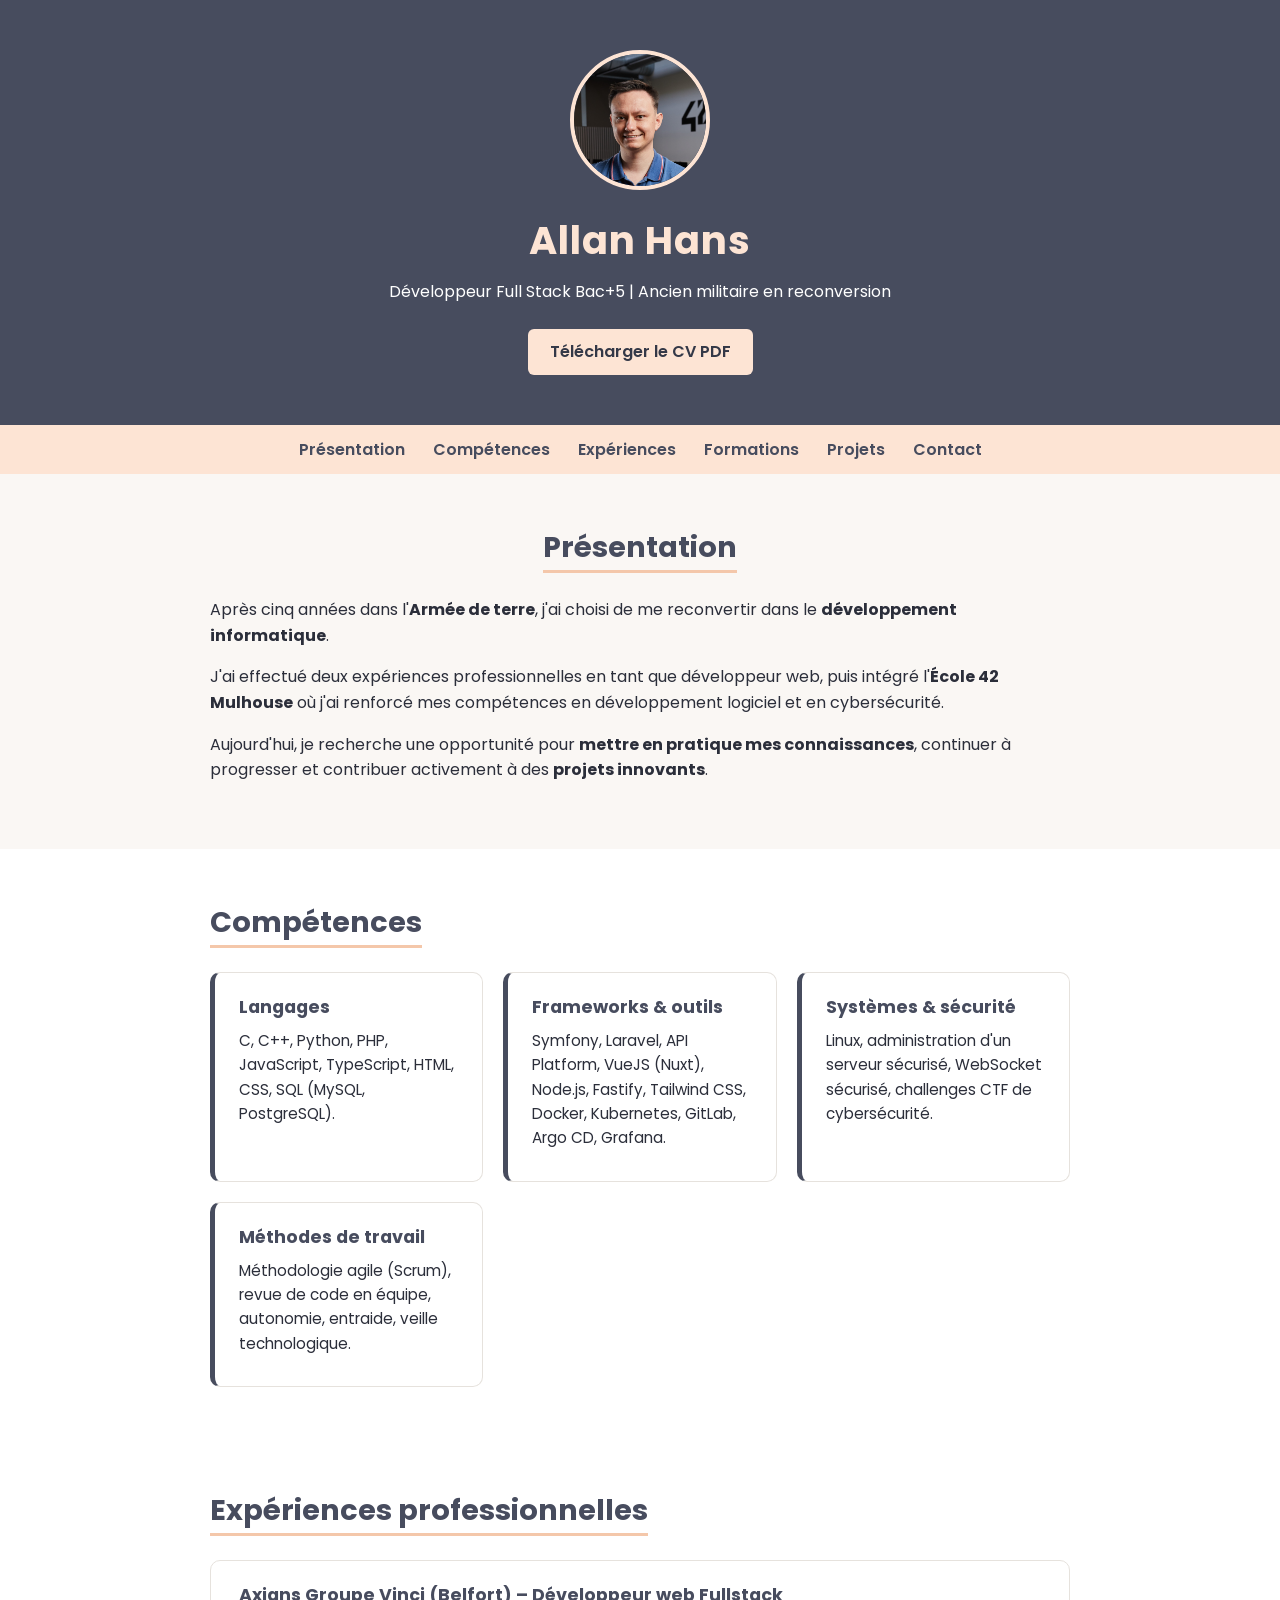
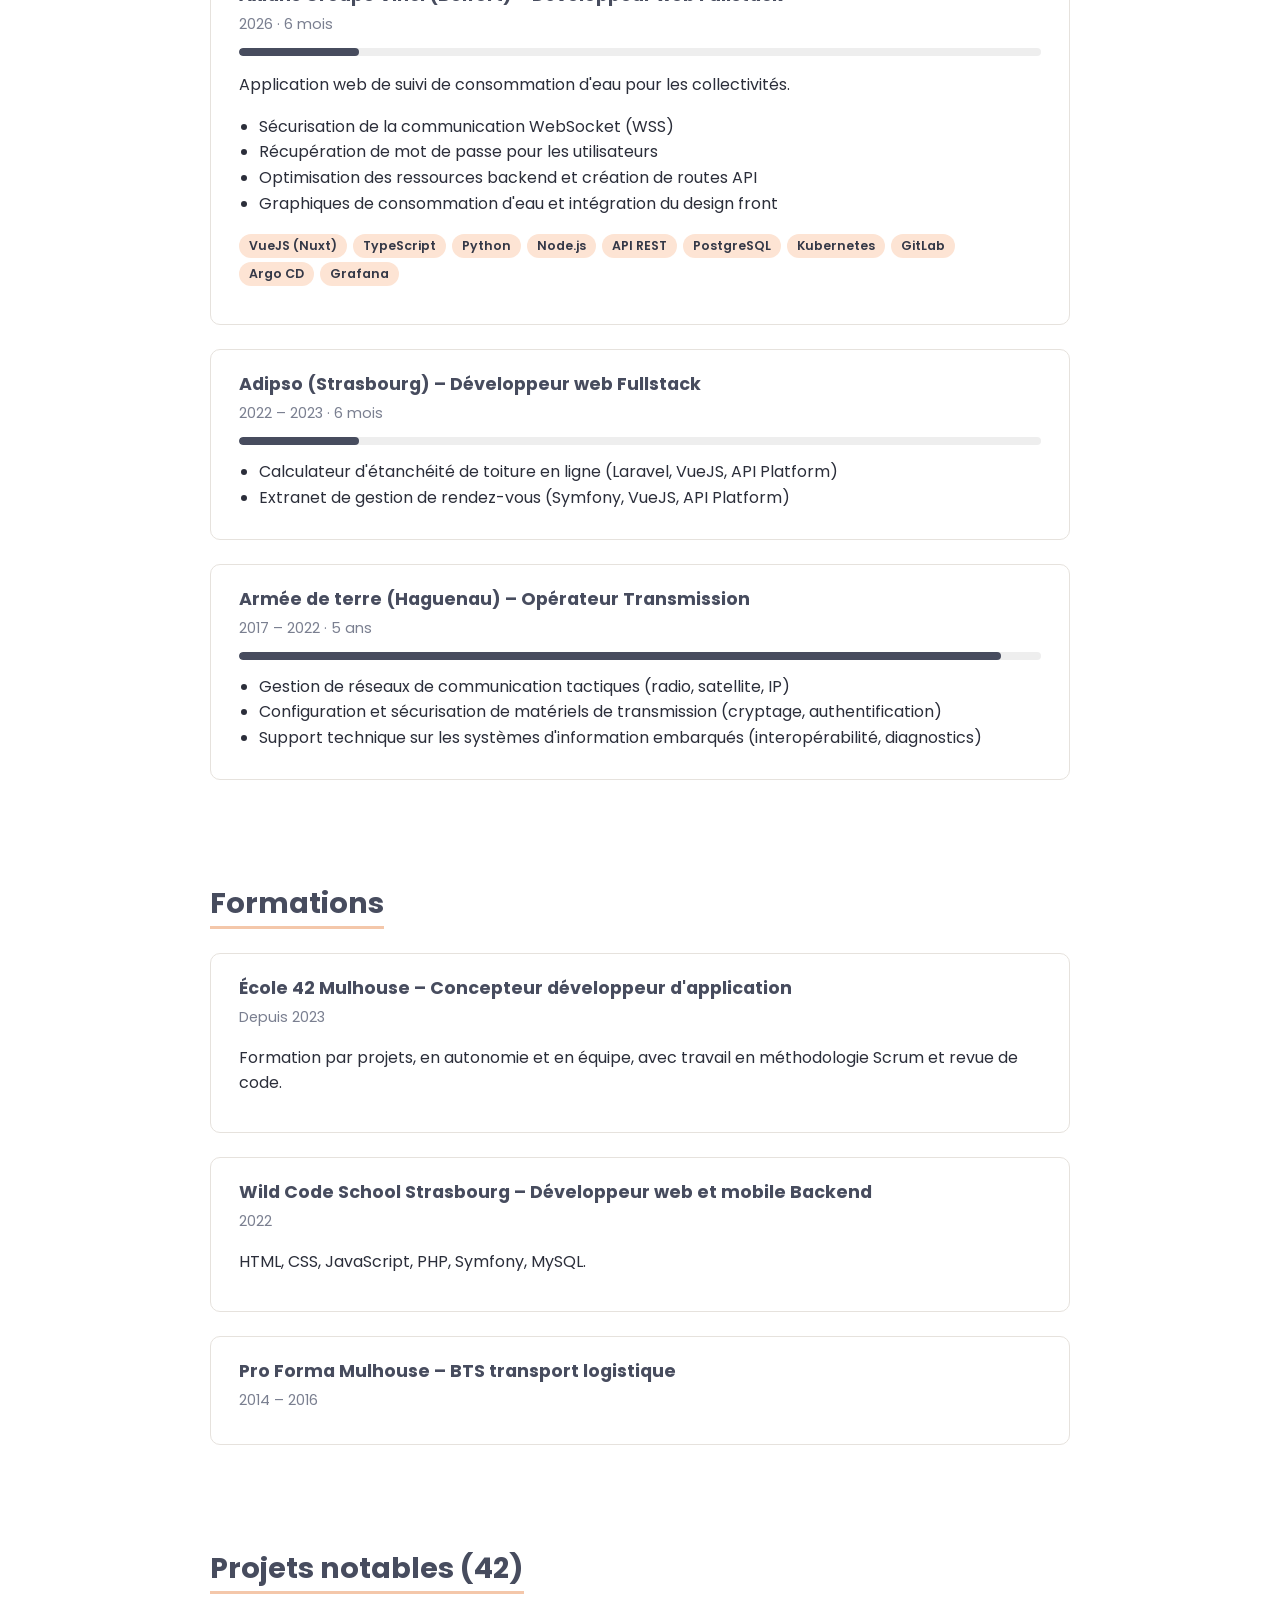
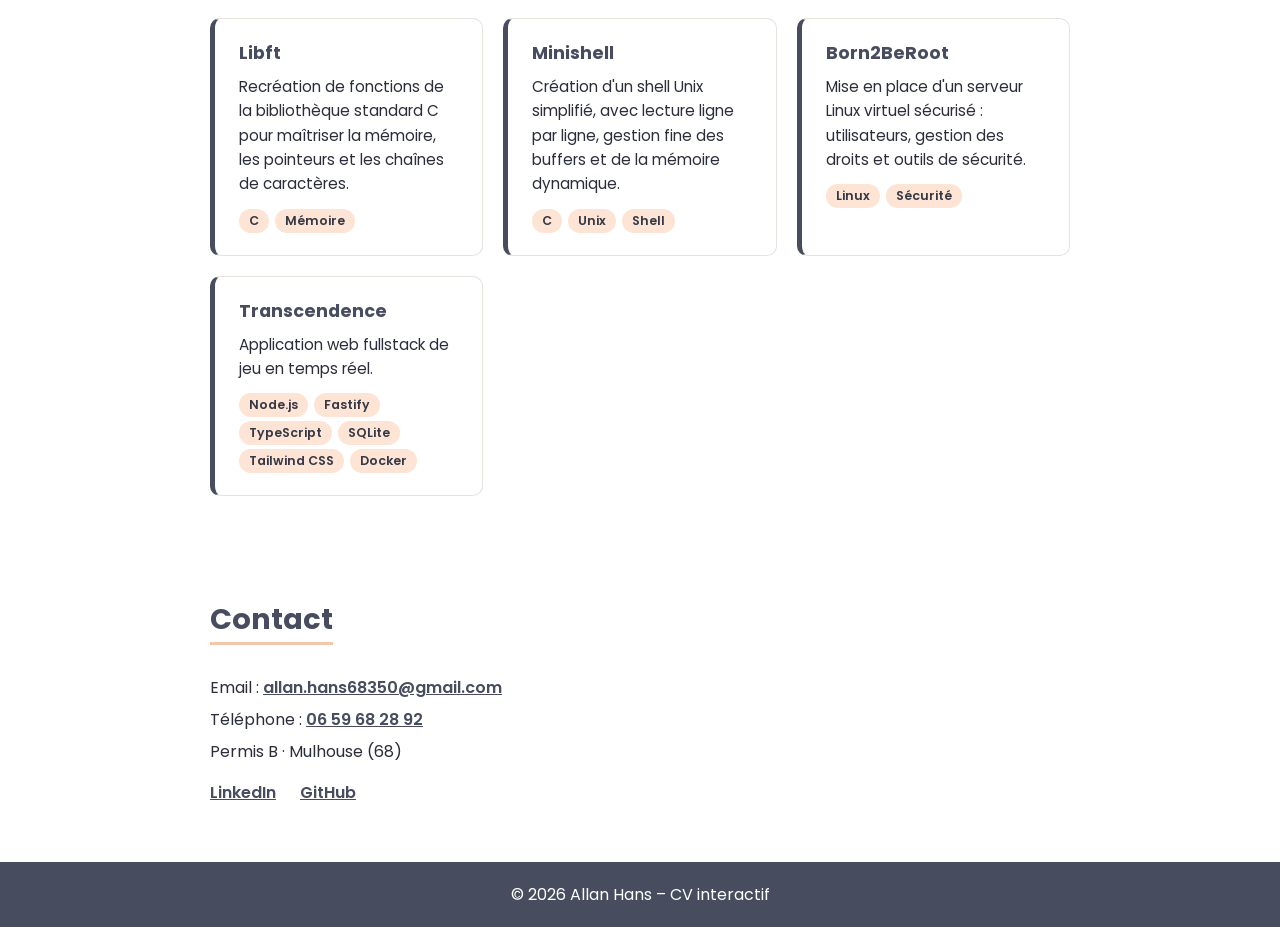
==== commit 818a15c2: "push" ====
--- a/site/index.html
+++ b/site/index.html
@@ -14,7 +14,7 @@
 <header>
   <div class="profile-pic">
     <!-- Remplace par ta propre photo -->
-    <img src="images/photo_de_profil.png" alt="Photo de profil d'Allan Hans">
+    <img src="images/ahans.jpg" alt="Photo de profil d'Allan Hans">
   </div>
   <h1>Allan Hans</h1>
   <p>Développeur Full Stack Bac+5 | Ancien militaire en reconversion</p>
@@ -135,7 +135,7 @@
 
     <div class="project-card">
       <div class="project-info">
-        <h3><a href="https://github.com/TON-PSEUDO/libft" target="_blank" rel="noopener">Libft</a></h3>
+        <h3><a href="https://github.com/allan-boop/libft" target="_blank" rel="noopener">Libft</a></h3>
         <p>Recréation de fonctions de la bibliothèque standard C pour maîtriser la mémoire, les pointeurs et les chaînes de caractères.</p>
         <span class="badge">C</span><span class="badge">Mémoire</span>
       </div>
@@ -143,7 +143,7 @@
 
     <div class="project-card">
       <div class="project-info">
-        <h3><a href="https://github.com/TON-PSEUDO/minishell" target="_blank" rel="noopener">Minishell</a></h3>
+        <h3><a href="https://github.com/allan-boop/minishell" target="_blank" rel="noopener">Minishell</a></h3>
         <p>Création d'un shell Unix simplifié, avec lecture ligne par ligne, gestion fine des buffers et de la mémoire dynamique.</p>
         <span class="badge">C</span><span class="badge">Unix</span><span class="badge">Shell</span>
       </div>
@@ -151,7 +151,7 @@
 
     <div class="project-card">
       <div class="project-info">
-        <h3><a href="https://github.com/TON-PSEUDO/born2beroot" target="_blank" rel="noopener">Born2beroot</a></h3>
+        <h3>Born2BeRoot</h3>
         <p>Mise en place d'un serveur Linux virtuel sécurisé : utilisateurs, gestion des droits et outils de sécurité.</p>
         <span class="badge">Linux</span><span class="badge">Sécurité</span>
       </div>
@@ -159,7 +159,7 @@
 
     <div class="project-card">
       <div class="project-info">
-        <h3><a href="https://github.com/TON-PSEUDO/transcendence" target="_blank" rel="noopener">Transcendence</a></h3>
+        <h3><a href="https://github.com/allan-boop/ft_transcendance" target="_blank" rel="noopener">Transcendence</a></h3>
         <p>Application web fullstack de jeu en temps réel.</p>
         <span class="badge">Node.js</span><span class="badge">Fastify</span><span class="badge">TypeScript</span><span class="badge">SQLite</span><span class="badge">Tailwind CSS</span><span class="badge">Docker</span>
       </div>
@@ -174,8 +174,8 @@
   <p>Téléphone : <a href="tel:+33659682892">06 59 68 28 92</a></p>
   <p>Permis B · Mulhouse (68)</p>
   <p class="links">
-    <a href="https://www.linkedin.com/in/TON-PROFIL/" target="_blank" rel="noopener">LinkedIn</a>
-    <a href="https://github.com/TON-PSEUDO" target="_blank" rel="noopener">GitHub</a>
+    <a href="https://www.linkedin.com/in/allan-hans-0a88a3214" target="_blank" rel="noopener">LinkedIn</a>
+    <a href="https://github.com/allan-boop" target="_blank" rel="noopener">GitHub</a>
   </p>
 </section>
 
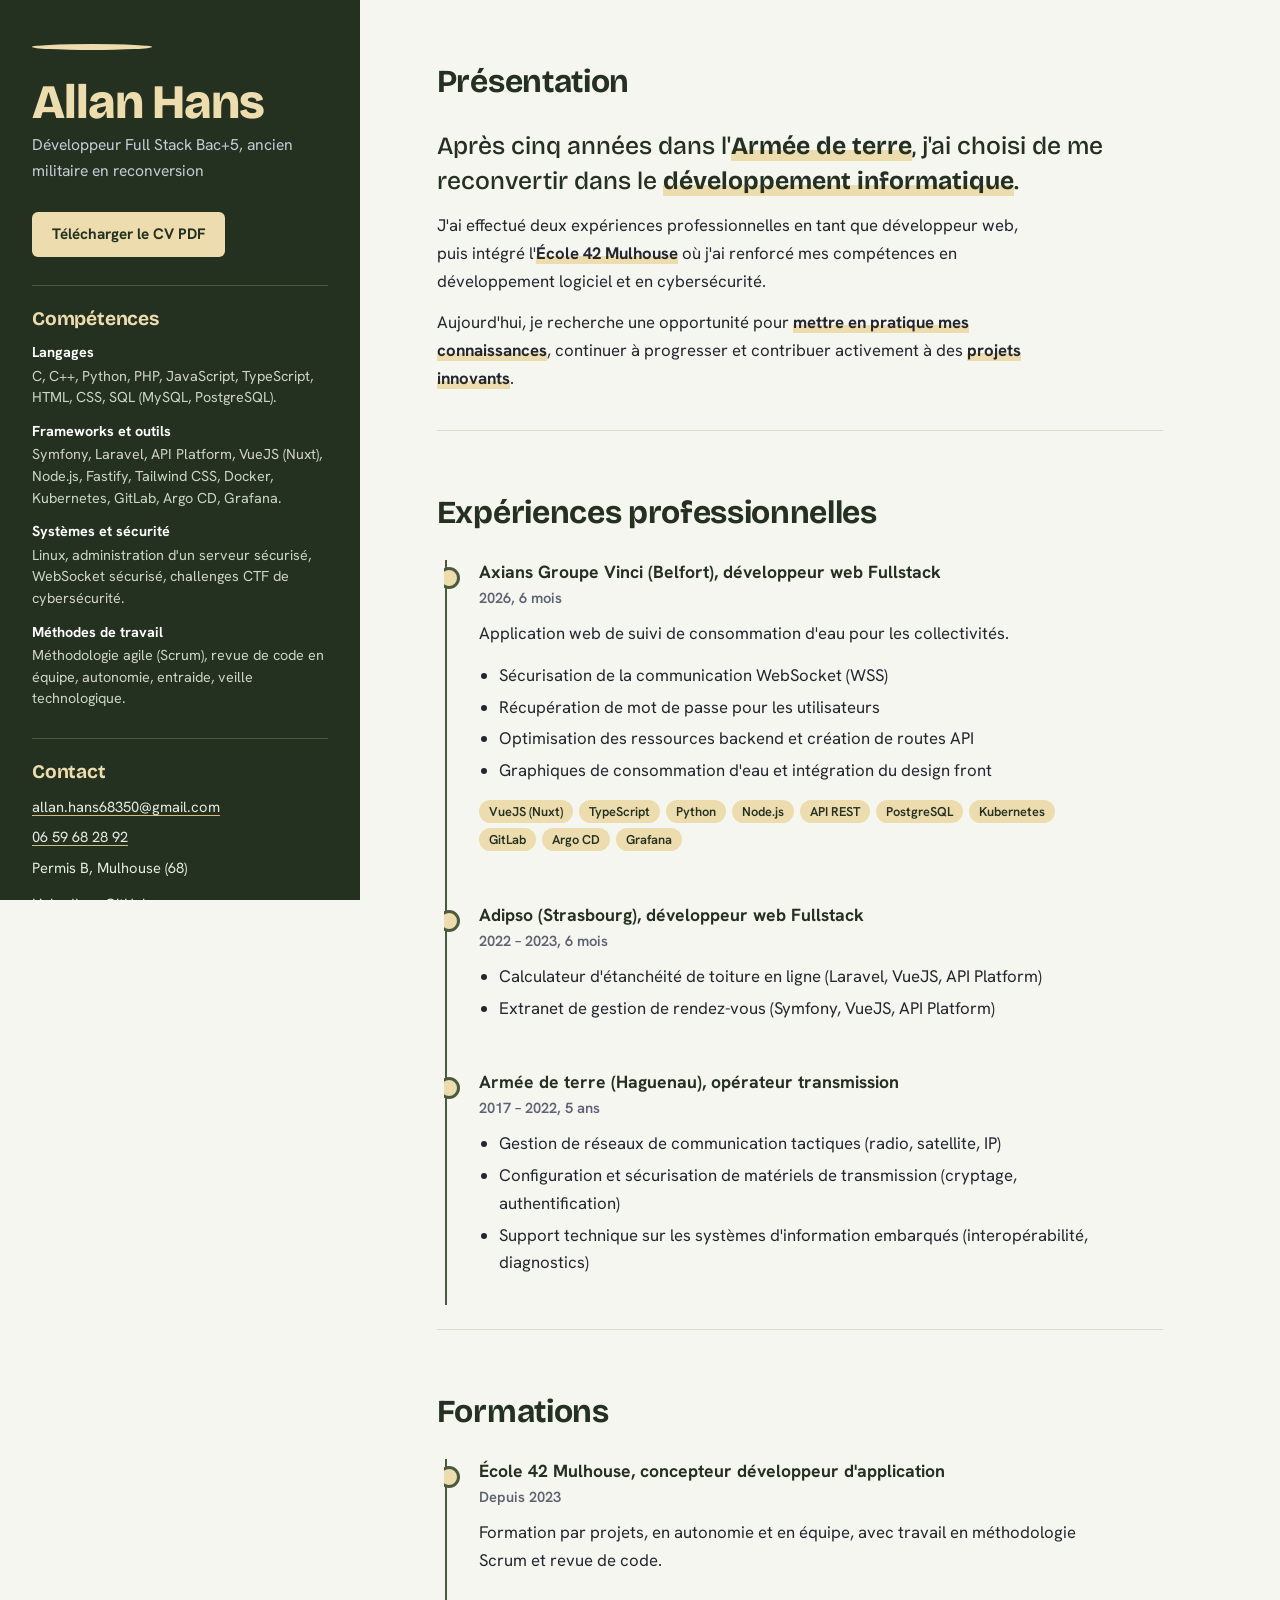
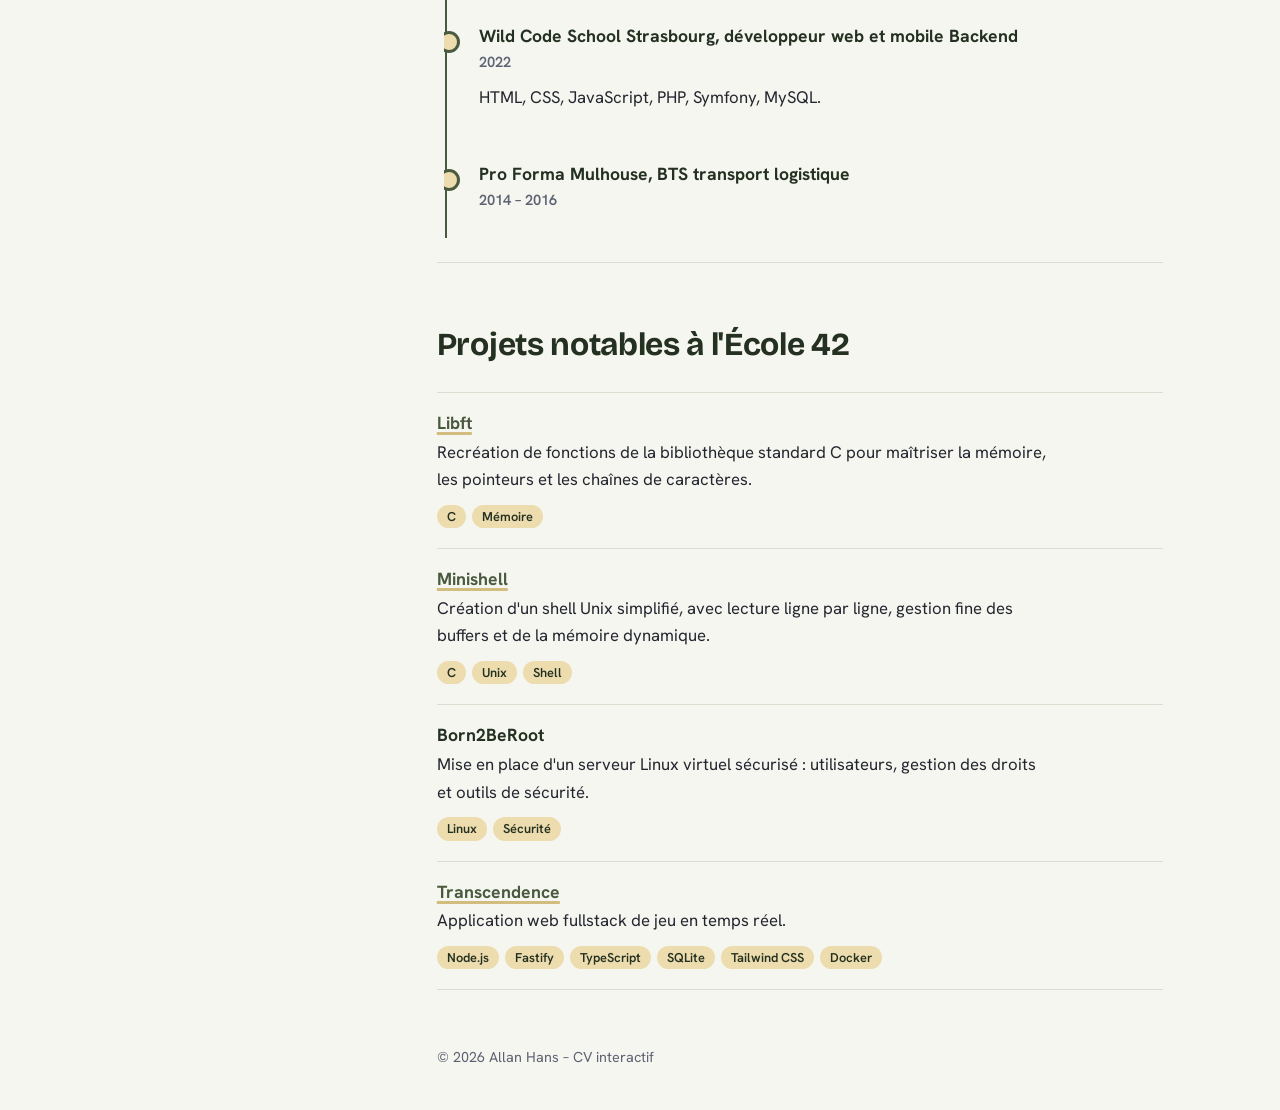
==== commit 88c835bf: "push" ====
--- a/site/index.html
+++ b/site/index.html
@@ -3,32 +3,50 @@
 <head>
   <meta charset="UTF-8">
   <meta name="viewport" content="width=device-width, initial-scale=1.0">
-  <title>CV Interactif - Allan Hans</title>
+  <title>CV interactif – Allan Hans</title>
   <link rel="preconnect" href="https://fonts.googleapis.com">
   <link rel="preconnect" href="https://fonts.gstatic.com" crossorigin>
-  <link href="https://fonts.googleapis.com/css2?family=Poppins:wght@400;600;700&display=swap" rel="stylesheet">
+  <link href="https://fonts.googleapis.com/css2?family=Bricolage+Grotesque:opsz,wght@12..96,500;12..96,700;12..96,800&family=Hanken+Grotesk:wght@400;500;600;700&display=swap" rel="stylesheet">
   <link rel="stylesheet" href="index.css">
 </head>
 <body>
 
 <header>
   <div class="profile-pic">
-    <!-- Remplace par ta propre photo -->
     <img src="images/ahans.jpg" alt="Photo de profil d'Allan Hans">
   </div>
-  <h1>Allan Hans</h1>
-  <p>Développeur Full Stack Bac+5 | Ancien militaire en reconversion</p>
+  <div>
+    <h1>Allan Hans</h1>
+    <p class="role">Développeur Full Stack Bac+5, ancien militaire en reconversion</p>
+  </div>
   <a href="cv.pdf" class="btn" download>Télécharger le CV PDF</a>
+
+  <div class="side-block">
+    <h2>Compétences</h2>
+    <dl>
+      <dt>Langages</dt>
+      <dd>C, C++, Python, PHP, JavaScript, TypeScript, HTML, CSS, SQL (MySQL, PostgreSQL).</dd>
+      <dt>Frameworks et outils</dt>
+      <dd>Symfony, Laravel, API Platform, VueJS (Nuxt), Node.js, Fastify, Tailwind CSS, Docker, Kubernetes, GitLab, Argo CD, Grafana.</dd>
+      <dt>Systèmes et sécurité</dt>
+      <dd>Linux, administration d'un serveur sécurisé, WebSocket sécurisé, challenges CTF de cybersécurité.</dd>
+      <dt>Méthodes de travail</dt>
+      <dd>Méthodologie agile (Scrum), revue de code en équipe, autonomie, entraide, veille technologique.</dd>
+    </dl>
+  </div>
+  <div class="side-block">
+    <h2>Contact</h2>
+    <p><a href="mailto:allan.hans68350@gmail.com">allan.hans68350@gmail.com</a></p>
+    <p><a href="tel:+33659682892">06 59 68 28 92</a></p>
+    <p>Permis B, Mulhouse (68)</p>
+    <p class="links">
+      <a href="https://www.linkedin.com/in/allan-hans-0a88a3214" target="_blank" rel="noopener">LinkedIn</a>
+      <a href="https://github.com/allan-boop" target="_blank" rel="noopener">GitHub</a>
+    </p>
+  </div>
 </header>
 
-<nav>
-  <a href="#presentation">Présentation</a>
-  <a href="#competences">Compétences</a>
-  <a href="#experience">Expériences</a>
-  <a href="#formations">Formations</a>
-  <a href="#projets">Projets</a>
-  <a href="#contact">Contact</a>
-</nav>
+<main>
 
 <section id="presentation" class="presentation">
   <h2>Présentation</h2>
@@ -43,36 +61,13 @@
   </p>
 </section>
 
-<section id="competences" class="skills">
-  <h2>Compétences</h2>
-  <div class="skills-grid">
-    <div class="skill-card">
-      <h3>Langages</h3>
-      <p>C, C++, Python, PHP, JavaScript, TypeScript, HTML, CSS, SQL (MySQL, PostgreSQL).</p>
-    </div>
-    <div class="skill-card">
-      <h3>Frameworks &amp; outils</h3>
-      <p>Symfony, Laravel, API Platform, VueJS (Nuxt), Node.js, Fastify, Tailwind CSS, Docker, Kubernetes, GitLab, Argo CD, Grafana.</p>
-    </div>
-    <div class="skill-card">
-      <h3>Systèmes &amp; sécurité</h3>
-      <p>Linux, administration d'un serveur sécurisé, WebSocket sécurisé, challenges CTF de cybersécurité.</p>
-    </div>
-    <div class="skill-card">
-      <h3>Méthodes de travail</h3>
-      <p>Méthodologie agile (Scrum), revue de code en équipe, autonomie, entraide, veille technologique.</p>
-    </div>
-  </div>
-</section>
-
-<section id="experience" class="experience">
+<section id="experience">
   <h2>Expériences professionnelles</h2>
   <div class="timeline">
 
     <div class="timeline-item">
-      <h3>Axians Groupe Vinci (Belfort) – Développeur web Fullstack</h3>
-      <span class="date">2026 · 6 mois</span>
-      <div class="bar"><div class="fill" style="--duration: 15%;"></div></div>
+      <h3>Axians Groupe Vinci (Belfort), développeur web Fullstack</h3>
+      <span class="date">2026, 6 mois</span>
       <p>Application web de suivi de consommation d'eau pour les collectivités.</p>
       <ul>
         <li>Sécurisation de la communication WebSocket (WSS)</li>
@@ -86,9 +81,8 @@
     </div>
 
     <div class="timeline-item">
-      <h3>Adipso (Strasbourg) – Développeur web Fullstack</h3>
-      <span class="date">2022 – 2023 · 6 mois</span>
-      <div class="bar"><div class="fill" style="--duration: 15%;"></div></div>
+      <h3>Adipso (Strasbourg), développeur web Fullstack</h3>
+      <span class="date">2022 – 2023, 6 mois</span>
       <ul>
         <li>Calculateur d'étanchéité de toiture en ligne (Laravel, VueJS, API Platform)</li>
         <li>Extranet de gestion de rendez-vous (Symfony, VueJS, API Platform)</li>
@@ -96,9 +90,8 @@
     </div>
 
     <div class="timeline-item">
-      <h3>Armée de terre (Haguenau) – Opérateur Transmission</h3>
-      <span class="date">2017 – 2022 · 5 ans</span>
-      <div class="bar"><div class="fill" style="--duration: 95%;"></div></div>
+      <h3>Armée de terre (Haguenau), opérateur transmission</h3>
+      <span class="date">2017 – 2022, 5 ans</span>
       <ul>
         <li>Gestion de réseaux de communication tactiques (radio, satellite, IP)</li>
         <li>Configuration et sécurisation de matériels de transmission (cryptage, authentification)</li>
@@ -109,75 +102,58 @@
   </div>
 </section>
 
-<section id="formations" class="experience">
+<section id="formations">
   <h2>Formations</h2>
   <div class="timeline">
     <div class="timeline-item">
-      <h3>École 42 Mulhouse – Concepteur développeur d'application</h3>
+      <h3>École 42 Mulhouse, concepteur développeur d'application</h3>
       <span class="date">Depuis 2023</span>
       <p>Formation par projets, en autonomie et en équipe, avec travail en méthodologie Scrum et revue de code.</p>
     </div>
     <div class="timeline-item">
-      <h3>Wild Code School Strasbourg – Développeur web et mobile Backend</h3>
+      <h3>Wild Code School Strasbourg, développeur web et mobile Backend</h3>
       <span class="date">2022</span>
       <p>HTML, CSS, JavaScript, PHP, Symfony, MySQL.</p>
     </div>
     <div class="timeline-item">
-      <h3>Pro Forma Mulhouse – BTS transport logistique</h3>
+      <h3>Pro Forma Mulhouse, BTS transport logistique</h3>
       <span class="date">2014 – 2016</span>
     </div>
   </div>
 </section>
 
 <section id="projets" class="projects">
-  <h2>Projets notables (42)</h2>
+  <h2>Projets notables à l'École 42</h2>
   <div class="projects-cards">
 
-    <div class="project-card">
-      <div class="project-info">
-        <h3><a href="https://github.com/allan-boop/libft" target="_blank" rel="noopener">Libft</a></h3>
-        <p>Recréation de fonctions de la bibliothèque standard C pour maîtriser la mémoire, les pointeurs et les chaînes de caractères.</p>
-        <span class="badge">C</span><span class="badge">Mémoire</span>
-      </div>
+    <div class="project-info">
+      <h3><a href="https://github.com/allan-boop/libft" target="_blank" rel="noopener">Libft</a></h3>
+      <p>Recréation de fonctions de la bibliothèque standard C pour maîtriser la mémoire, les pointeurs et les chaînes de caractères.</p>
+      <span class="badge">C</span><span class="badge">Mémoire</span>
     </div>
 
-    <div class="project-card">
-      <div class="project-info">
-        <h3><a href="https://github.com/allan-boop/minishell" target="_blank" rel="noopener">Minishell</a></h3>
-        <p>Création d'un shell Unix simplifié, avec lecture ligne par ligne, gestion fine des buffers et de la mémoire dynamique.</p>
-        <span class="badge">C</span><span class="badge">Unix</span><span class="badge">Shell</span>
-      </div>
+    <div class="project-info">
+      <h3><a href="https://github.com/allan-boop/minishell" target="_blank" rel="noopener">Minishell</a></h3>
+      <p>Création d'un shell Unix simplifié, avec lecture ligne par ligne, gestion fine des buffers et de la mémoire dynamique.</p>
+      <span class="badge">C</span><span class="badge">Unix</span><span class="badge">Shell</span>
     </div>
 
-    <div class="project-card">
-      <div class="project-info">
-        <h3>Born2BeRoot</h3>
-        <p>Mise en place d'un serveur Linux virtuel sécurisé : utilisateurs, gestion des droits et outils de sécurité.</p>
-        <span class="badge">Linux</span><span class="badge">Sécurité</span>
-      </div>
+    <div class="project-info">
+      <h3>Born2BeRoot</h3>
+      <p>Mise en place d'un serveur Linux virtuel sécurisé : utilisateurs, gestion des droits et outils de sécurité.</p>
+      <span class="badge">Linux</span><span class="badge">Sécurité</span>
     </div>
 
-    <div class="project-card">
-      <div class="project-info">
-        <h3><a href="https://github.com/allan-boop/ft_transcendance" target="_blank" rel="noopener">Transcendence</a></h3>
-        <p>Application web fullstack de jeu en temps réel.</p>
-        <span class="badge">Node.js</span><span class="badge">Fastify</span><span class="badge">TypeScript</span><span class="badge">SQLite</span><span class="badge">Tailwind CSS</span><span class="badge">Docker</span>
-      </div>
+    <div class="project-info">
+      <h3><a href="https://github.com/allan-boop/ft_transcendance" target="_blank" rel="noopener">Transcendence</a></h3>
+      <p>Application web fullstack de jeu en temps réel.</p>
+      <span class="badge">Node.js</span><span class="badge">Fastify</span><span class="badge">TypeScript</span><span class="badge">SQLite</span><span class="badge">Tailwind CSS</span><span class="badge">Docker</span>
     </div>
 
   </div>
 </section>
 
-<section id="contact" class="contact">
-  <h2>Contact</h2>
-  <p>Email : <a href="mailto:allan.hans68350@gmail.com">allan.hans68350@gmail.com</a></p>
-  <p>Téléphone : <a href="tel:+33659682892">06 59 68 28 92</a></p>
-  <p>Permis B · Mulhouse (68)</p>
-  <p class="links">
-    <a href="https://www.linkedin.com/in/allan-hans-0a88a3214" target="_blank" rel="noopener">LinkedIn</a>
-    <a href="https://github.com/allan-boop" target="_blank" rel="noopener">GitHub</a>
-  </p>
-</section>
+</main>
 
 <footer>
   <p>&copy; 2026 Allan Hans – CV interactif</p>
--- a/site/index.css
+++ b/site/index.css
@@ -1,178 +1,174 @@
-/* Palette reprise de ton CV PDF */
+/* Palette kaki et sable : clin d'œil aux années dans l'Armée de terre */
 :root {
-  --slate: #474c5e;
-  --slate-dark: #343847;
-  --peach: #fde4d4;
-  --peach-dark: #f4c7aa;
-  --text: #2b2e3a;
-  --muted: #7a7f90;
+  --slate: #4a5a3f;
+  --slate-dark: #243020;
+  --peach: #ecdcae;
+  --peach-dark: #d3bd7e;
+  --paper: #f6f6f0;
+  --ink: #23262f;
+  --muted: #5d6272;
+  --line: #dcdcd0;
+  --side: 360px;
 }
 
 * { box-sizing: border-box; }
-
-html { scroll-behavior: smooth; scroll-padding-top: 60px; }
+html { scroll-behavior: smooth; }
 
 body {
-  font-family: 'Poppins', 'Segoe UI', Tahoma, sans-serif;
   margin: 0;
-  color: var(--text);
-  line-height: 1.6;
+  display: grid;
+  grid-template-columns: var(--side) minmax(0, 1fr);
+  font-family: 'Hanken Grotesk', 'Segoe UI', sans-serif;
+  font-size: 1.05rem;
+  line-height: 1.65;
+  color: var(--ink);
+  background: var(--paper);
 }
 
-a:focus-visible, .btn:focus-visible {
-  outline: 3px solid var(--peach-dark);
-  outline-offset: 3px;
+a { color: var(--slate); }
+a:focus-visible { outline: 3px solid var(--peach-dark); outline-offset: 3px; border-radius: 3px; }
+
+/* Colonne latérale */
+header {
+  position: sticky;
+  top: 0;
+  height: 100vh;
+  overflow-y: auto;
+  display: flex;
+  flex-direction: column;
+  gap: 28px;
+  padding: 44px 32px;
+  background: var(--slate-dark);
+  color: #e8ebe0;
 }
 
-/* En-tête */
-header {
-  background: var(--slate);
-  color: white;
-  text-align: center;
-  padding: 50px 20px;
-}
-
-header h1 { margin: 0; color: var(--peach); font-size: 2.4rem; letter-spacing: 1px; }
-header p { margin: 8px 0 24px; }
-
 .profile-pic {
-  width: 140px;
-  height: 140px;
+  width: 120px;
+  height: 120px;
   border-radius: 50%;
   overflow: hidden;
-  margin: 0 auto 20px;
-  border: 4px solid var(--peach);
+  border: 3px solid var(--peach);
 }
-
 .profile-pic img { width: 100%; height: 100%; object-fit: cover; display: block; }
 
-/* Navigation */
-nav {
+header h1 {
+  margin: 0 0 6px;
+  font-family: 'Bricolage Grotesque', 'Hanken Grotesk', sans-serif;
+  font-weight: 800;
+  font-size: 3rem;
+  line-height: 1;
+  letter-spacing: -0.02em;
+  color: var(--peach);
+}
+header .role { margin: 0; font-size: 0.98rem; color: #c9ccd8; }
+
+.btn {
+  align-self: flex-start;
+  padding: 10px 20px;
+  border-radius: 6px;
   background: var(--peach);
-  padding: 12px 10px;
-  text-align: center;
-  position: sticky;
-  top: 0;
-  z-index: 10;
+  color: var(--slate-dark);
+  font-weight: 700;
+  font-size: 0.95rem;
+  text-decoration: none;
 }
+.btn:hover { background: var(--peach-dark); }
+.btn:focus-visible { outline-color: #fff; }
 
-nav a {
-  margin: 0 12px;
-  text-decoration: none;
-  color: var(--slate);
-  font-weight: 600;
-  display: inline-block;
-}
+header a:focus-visible { outline-color: var(--peach); }
 
-nav a:hover { color: var(--slate-dark); text-decoration: underline; }
+/* Blocs du bandeau : compétences et contact */
+.side-block { padding-top: 22px; border-top: 1px solid #4b5a42; }
+.side-block h2 { margin: 0 0 12px; font-size: 1.2rem; color: var(--peach); }
+.side-block dl { margin: 0; font-size: 0.9rem; line-height: 1.5; }
+.side-block dt { margin-top: 12px; font-weight: 700; color: #fff; }
+.side-block dd { margin: 2px 0 0; color: #cfd4c4; }
+.side-block p { margin: 0 0 6px; font-size: 0.92rem; }
+.side-block a { color: #e8ebe0; text-decoration-color: var(--peach-dark); text-underline-offset: 3px; }
+.side-block a:hover { color: var(--peach); }
+.side-block .links { display: flex; gap: 18px; margin-top: 12px; }
 
-/* Sections */
-section {
-  padding: 50px 20px;
-  max-width: 900px;
-  margin: auto;
-}
+/* Contenu */
+main { padding: 0 clamp(24px, 6vw, 80px); max-width: 880px; }
+
+section { padding: 64px 0 24px; scroll-margin-top: 0; }
+section + section { border-top: 1px solid var(--line); }
 
 h2 {
-  color: var(--slate);
-  border-bottom: 3px solid var(--peach-dark);
-  display: inline-block;
-  margin: 0 0 24px;
-  font-size: 1.8rem;
+  margin: 0 0 28px;
+  font-family: 'Bricolage Grotesque', 'Hanken Grotesk', sans-serif;
+  font-weight: 700;
+  font-size: 2rem;
+  line-height: 1.15;
+  letter-spacing: -0.01em;
+  color: var(--slate-dark);
 }
+h3 { margin: 0; font-size: 1.1rem; line-height: 1.35; color: var(--slate-dark); }
+p { margin: 0 0 14px; max-width: 68ch; }
 
-/* Bouton */
-.btn {
+/* Présentation : texte d'ouverture plus grand */
+.presentation p:first-of-type {
+  font-family: 'Bricolage Grotesque', sans-serif;
+  font-size: 1.55rem;
+  line-height: 1.4;
+  font-weight: 500;
+  color: var(--slate-dark);
+}
+.presentation strong { font-weight: 700; background: linear-gradient(transparent 62%, var(--peach) 62%); }
+
+/* Expériences et formations : fil continu */
+.timeline { position: relative; margin-left: 8px; padding-left: 32px; border-left: 2px solid var(--slate); }
+.timeline-item { position: relative; padding-bottom: 36px; }
+.timeline-item:last-child { padding-bottom: 16px; }
+.timeline-item::before {
+  content: "";
+  position: absolute;
+  left: -41px;
+  top: 7px;
+  width: 16px;
+  height: 16px;
+  border-radius: 50%;
   background: var(--peach);
-  color: var(--slate-dark);
-  padding: 10px 22px;
-  text-decoration: none;
-  border-radius: 6px;
-  font-weight: 600;
-  display: inline-block;
+  border: 3px solid var(--slate);
 }
-
-.btn:hover { background: var(--peach-dark); }
-
-/* Cartes compétences et projets */
-.skills-grid, .projects-cards {
-  display: grid;
-  grid-template-columns: repeat(auto-fit, minmax(260px, 1fr));
-  gap: 20px;
-}
-
-.skill-card, .project-card {
-  background: white;
-  border: 1px solid #e6e2dd;
-  border-left: 5px solid var(--slate);
-  border-radius: 10px;
-  padding: 20px 24px;
-}
-
-.skill-card h3, .project-info h3 { margin: 0 0 8px; color: var(--slate); font-size: 1.1rem; }
-.skill-card p, .project-info p { margin: 0 0 10px; font-size: 0.95rem; }
-.project-info h3 a { color: inherit; text-decoration: none; }
-.project-info h3 a:hover { text-decoration: underline; }
+.date { display: block; margin: 2px 0 10px; font-size: 0.92rem; font-weight: 600; color: var(--muted); }
+.timeline-item ul { margin: 0 0 12px; padding-left: 20px; max-width: 68ch; }
+.timeline-item li { margin-bottom: 4px; }
 
 .badge {
   display: inline-block;
+  margin: 2px 6px 2px 0;
+  padding: 1px 10px;
+  border-radius: 999px;
   background: var(--peach);
   color: var(--slate-dark);
-  font-size: 0.78rem;
+  font-size: 0.8rem;
   font-weight: 600;
-  padding: 2px 10px;
-  border-radius: 999px;
-  margin: 2px 6px 2px 0;
 }
 
-/* Timeline */
-.timeline { display: flex; flex-direction: column; gap: 24px; }
+/* Projets : liste simple */
+.projects-cards > div { padding: 18px 0; border-top: 1px solid var(--line); }
+.projects-cards > div:last-child { border-bottom: 1px solid var(--line); }
+.project-info p { margin: 4px 0 8px; }
+.project-info h3 a { text-decoration-color: var(--peach-dark); text-decoration-thickness: 3px; text-underline-offset: 3px; }
+.project-info h3 a:hover { text-decoration-color: var(--slate); }
 
-.timeline-item {
-  background: white;
-  padding: 20px 28px;
-  border-radius: 10px;
-  border: 1px solid #e6e2dd;
+footer { grid-column: 2; padding: 32px clamp(24px, 6vw, 80px) 40px; color: var(--muted); font-size: 0.9rem; }
+footer p { margin: 0; }
+
+/* Une seule animation : le fil se déroule au chargement */
+.timeline { animation: draw 1s ease-out both; clip-path: inset(0 0 0 0); }
+@keyframes draw { from { clip-path: inset(0 0 100% 0); } to { clip-path: inset(0 0 0 0); } }
+@media (prefers-reduced-motion: reduce) {
+  html { scroll-behavior: auto; }
+  .timeline { animation: none; }
 }
 
-.timeline-item h3 { margin: 0; font-size: 1.1rem; color: var(--slate); }
-.timeline-item .date { display: block; margin: 4px 0 12px; color: var(--muted); font-size: 0.9rem; }
-.timeline-item ul { margin: 8px 0; padding-left: 20px; }
-
-/* Barre de durée */
-.bar { background: #eee; height: 8px; border-radius: 8px; overflow: hidden; margin-bottom: 14px; }
-
-.bar .fill {
-  height: 100%;
-  width: var(--duration);
-  background: var(--slate);
-  border-radius: 8px;
-  animation: growBar 1.5s ease forwards;
+/* Tablette et mobile : la colonne passe en bandeau */
+@media (max-width: 860px) {
+  body { display: block; }
+  header { position: static; height: auto; padding: 32px 24px; gap: 20px; }
+  header h1 { font-size: 2.4rem; }
+  footer { padding-left: 24px; }
+  .presentation p:first-of-type { font-size: 1.3rem; }
 }
-
-@keyframes growBar { from { width: 0; } to { width: var(--duration); } }
-
-@media (prefers-reduced-motion: reduce) {
-  html { scroll-behavior: auto; }
-  .bar .fill { animation: none; }
-}
-
-/* Présentation */
-.presentation { background: #faf7f4; max-width: none; }
-.presentation > * { max-width: 860px; margin-left: auto; margin-right: auto; }
-.presentation h2 { display: table; }
-
-/* Contact */
-.contact p { margin: 6px 0; }
-.contact a { color: var(--slate); font-weight: 600; }
-.contact .links { margin-top: 16px; }
-.contact .links a { margin-right: 20px; }
-
-/* Footer */
-footer { background: var(--slate); color: white; text-align: center; padding: 20px; }
-footer p { margin: 0; }
-
-@media (max-width: 600px) {
-  header h1 { font-size: 1.9rem; }
-  nav a { margin: 0 6px; font-size: 0.9rem; }
-}
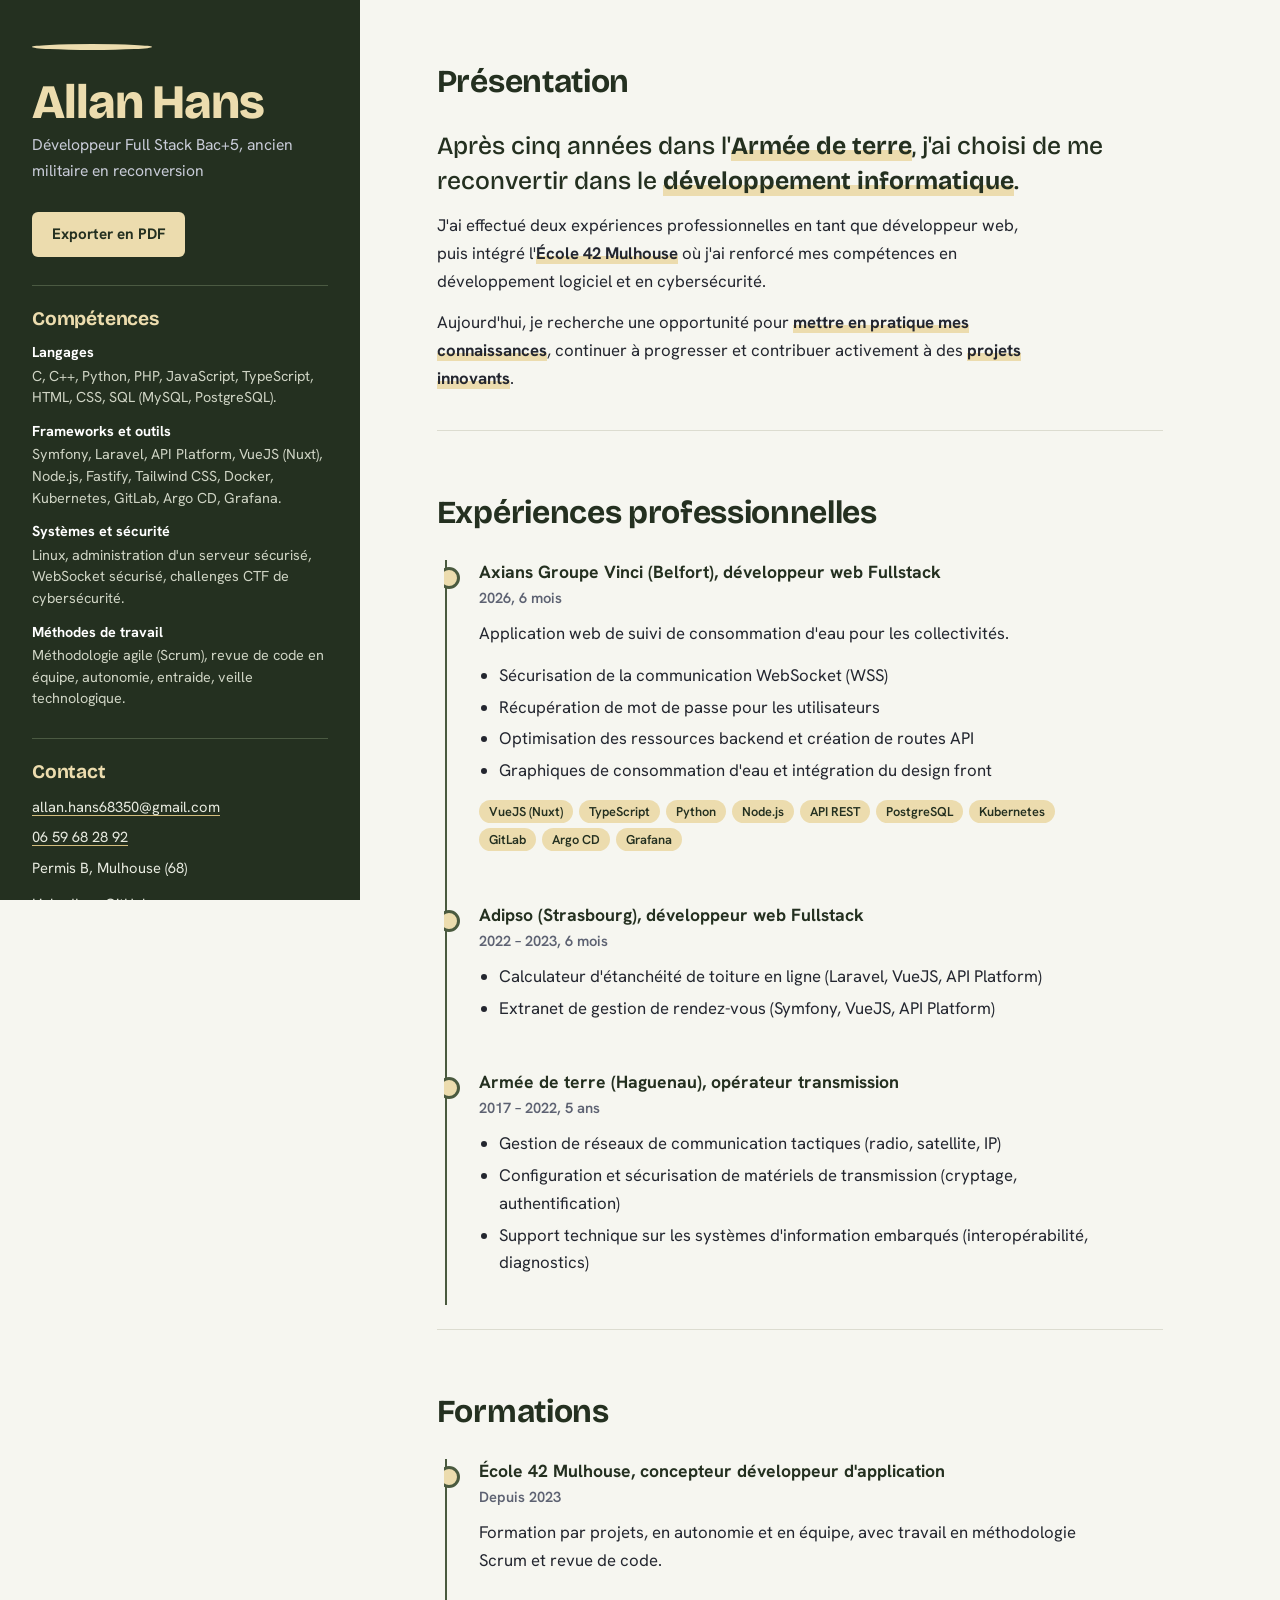
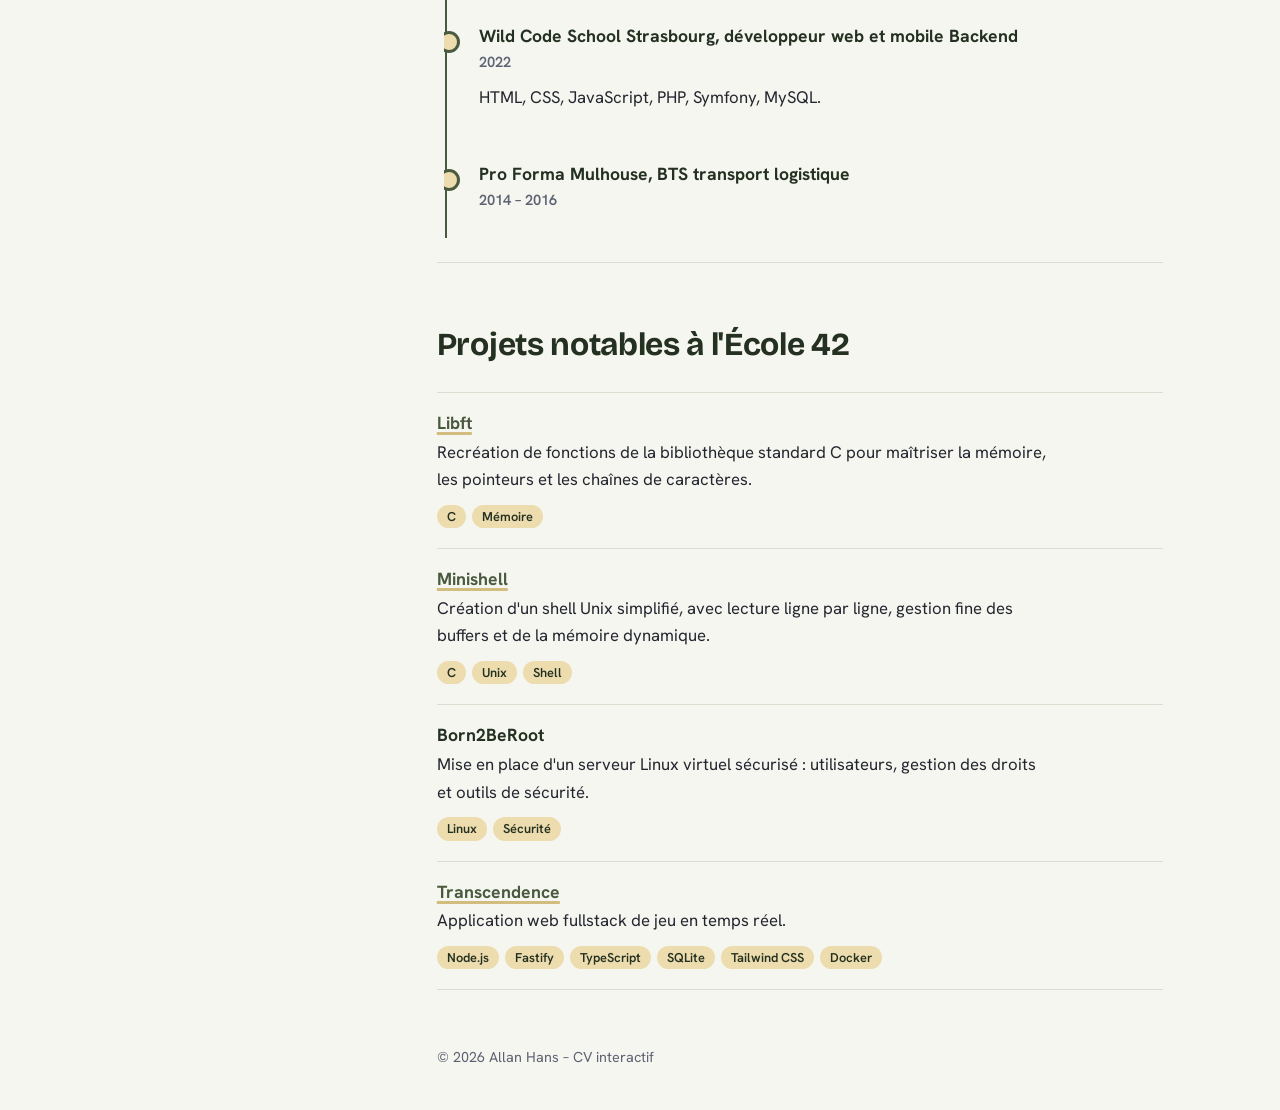
==== commit 8dcdb914: "push" ====
--- a/site/index.html
+++ b/site/index.html
@@ -19,8 +19,8 @@
     <h1>Allan Hans</h1>
     <p class="role">Développeur Full Stack Bac+5, ancien militaire en reconversion</p>
   </div>
-  <a href="cv.pdf" class="btn" download>Télécharger le CV PDF</a>
 
+  <button type="button" class="btn" id="pdf-btn">Exporter en PDF</button>
   <div class="side-block">
     <h2>Compétences</h2>
     <dl>
@@ -159,5 +159,9 @@
   <p>&copy; 2026 Allan Hans – CV interactif</p>
 </footer>
 
+<script>
+  document.getElementById('pdf-btn').addEventListener('click', function () { window.print(); });
+</script>
+
 </body>
 </html>
--- a/site/index.css
+++ b/site/index.css
@@ -62,20 +62,23 @@
 }
 header .role { margin: 0; font-size: 0.98rem; color: #c9ccd8; }
 
+header a:focus-visible { outline-color: var(--peach); }
+
+/* Bouton d'export PDF */
 .btn {
   align-self: flex-start;
   padding: 10px 20px;
+  border: 0;
   border-radius: 6px;
   background: var(--peach);
   color: var(--slate-dark);
+  font: inherit;
   font-weight: 700;
   font-size: 0.95rem;
-  text-decoration: none;
+  cursor: pointer;
 }
 .btn:hover { background: var(--peach-dark); }
-.btn:focus-visible { outline-color: #fff; }
-
-header a:focus-visible { outline-color: var(--peach); }
+.btn:focus-visible { outline: 3px solid #fff; outline-offset: 3px; }
 
 /* Blocs du bandeau : compétences et contact */
 .side-block { padding-top: 22px; border-top: 1px solid #4b5a42; }
@@ -172,3 +175,24 @@
   footer { padding-left: 24px; }
   .presentation p:first-of-type { font-size: 1.3rem; }
 }
+
+/* Impression : "Enregistrer en PDF" dans la fenêtre d'impression produit le CV */
+@media print {
+  @page { size: A4; margin: 0; }
+  html { font-size: 13px; }
+  * { -webkit-print-color-adjust: exact; print-color-adjust: exact; }
+  body {
+    display: grid;
+    grid-template-columns: 31% minmax(0, 1fr);
+    /* la couleur du bandeau se prolonge sur chaque page */
+    background: linear-gradient(to right, var(--slate-dark) 31%, var(--paper) 31%);
+  }
+  header { position: static; height: auto; padding: 28px 22px; }
+  header h1 { font-size: 2.2rem; }
+  .btn, footer { display: none; }
+  main { padding: 0 32px; max-width: none; }
+  section { padding-top: 36px; }
+  .timeline { animation: none; }
+  .timeline-item, .project-info { break-inside: avoid; }
+  h2 { break-after: avoid; }
+}
